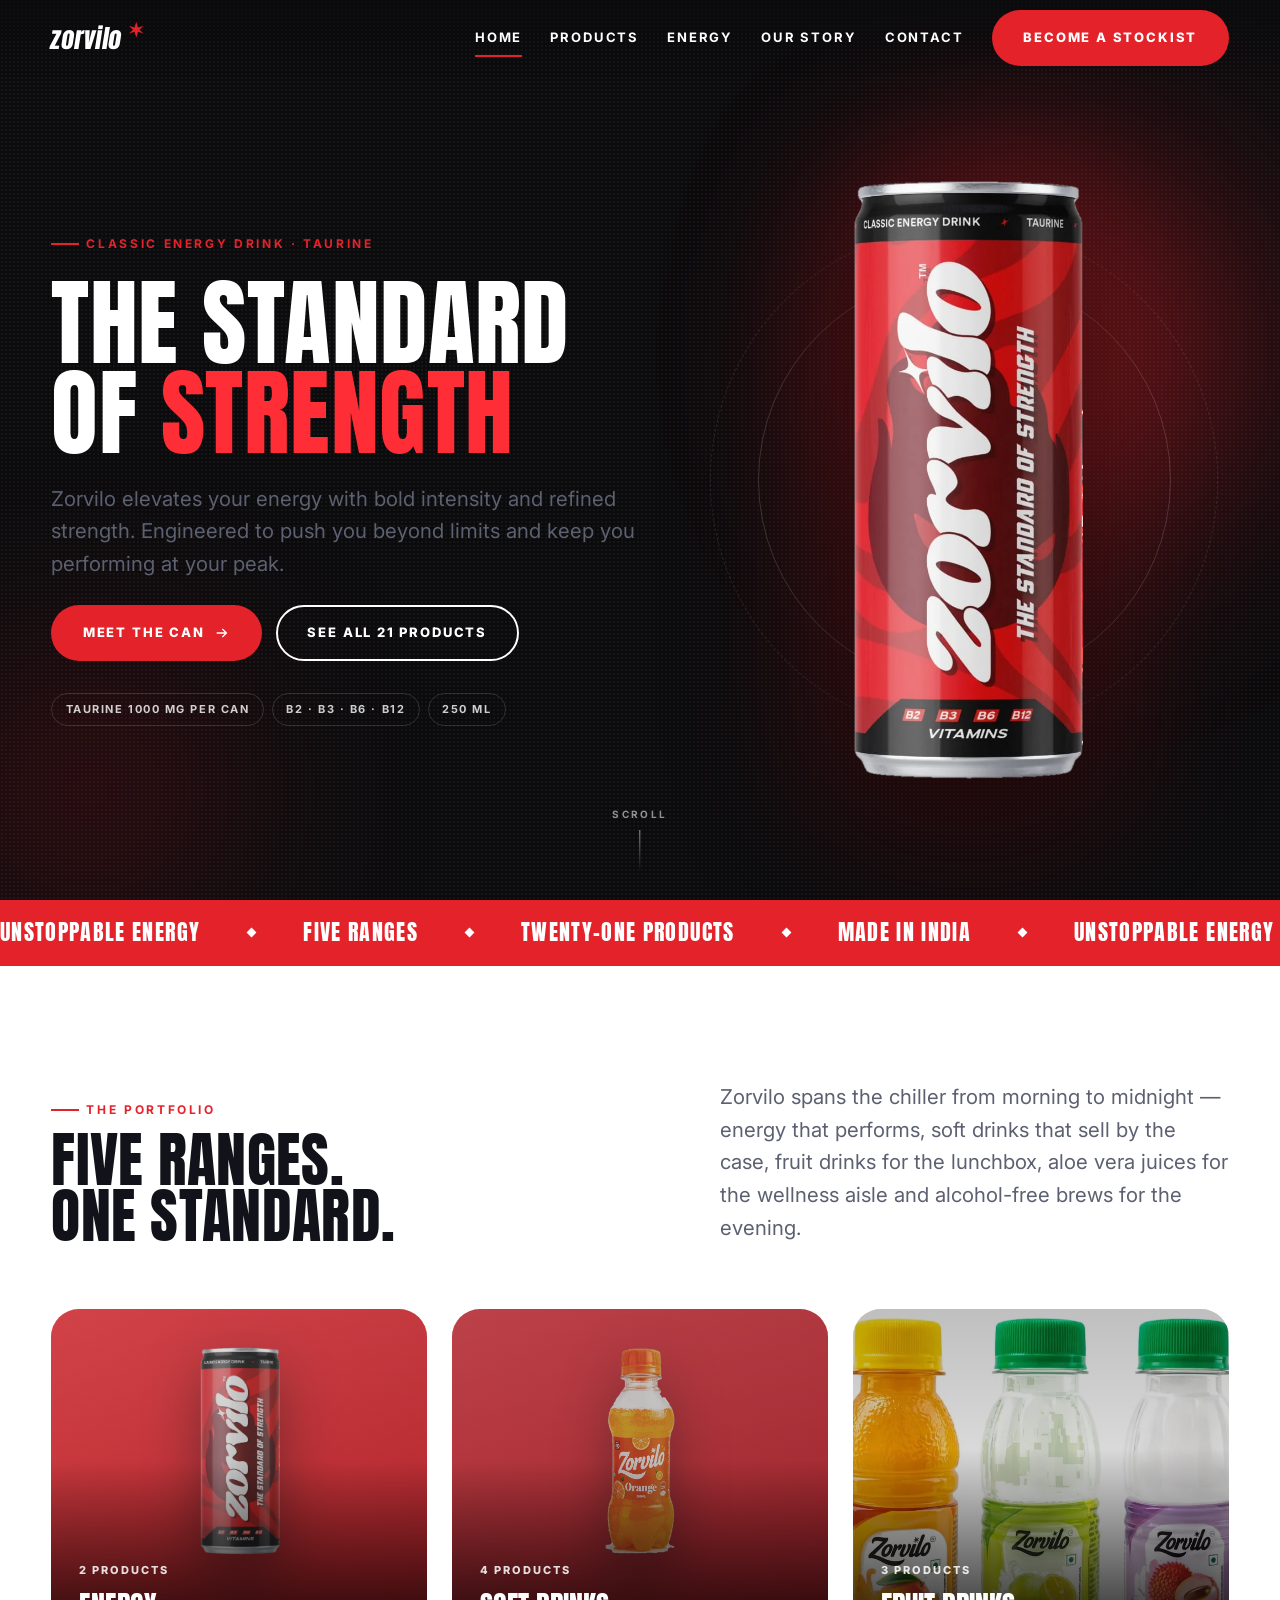
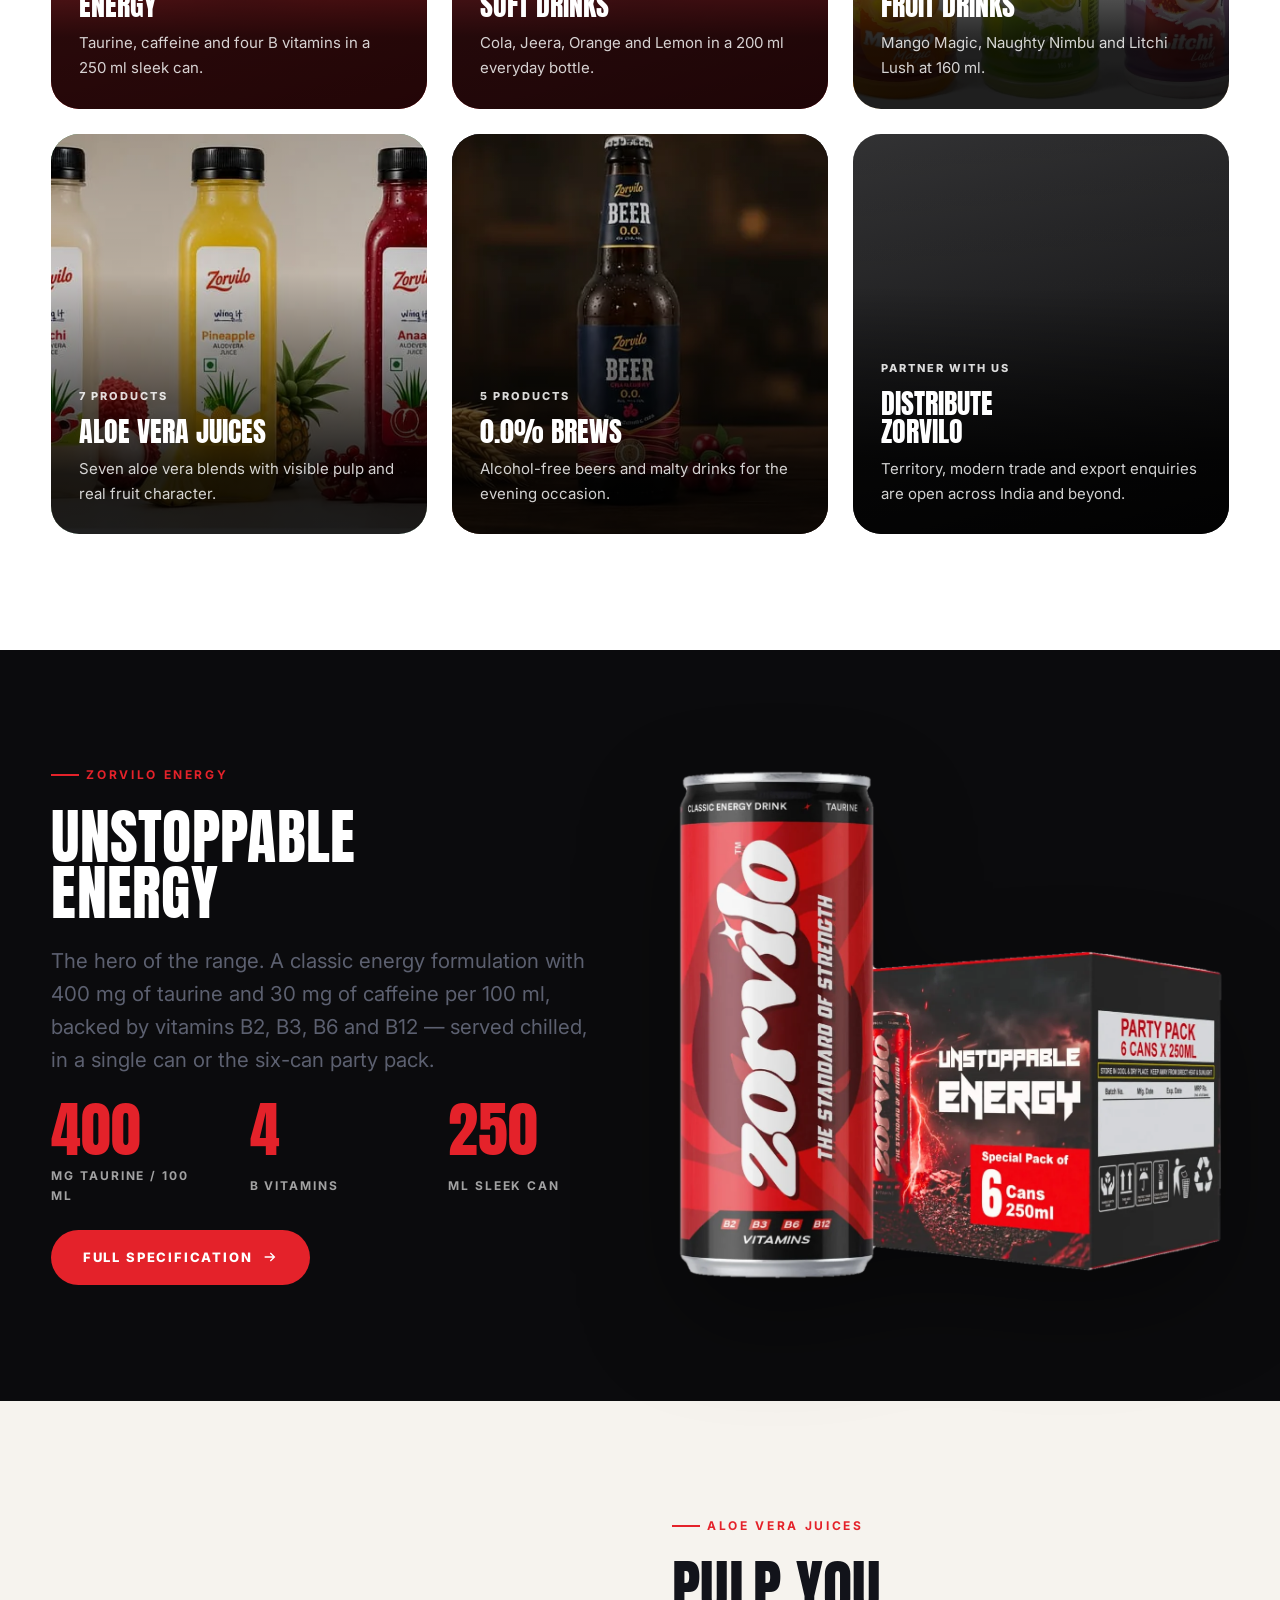
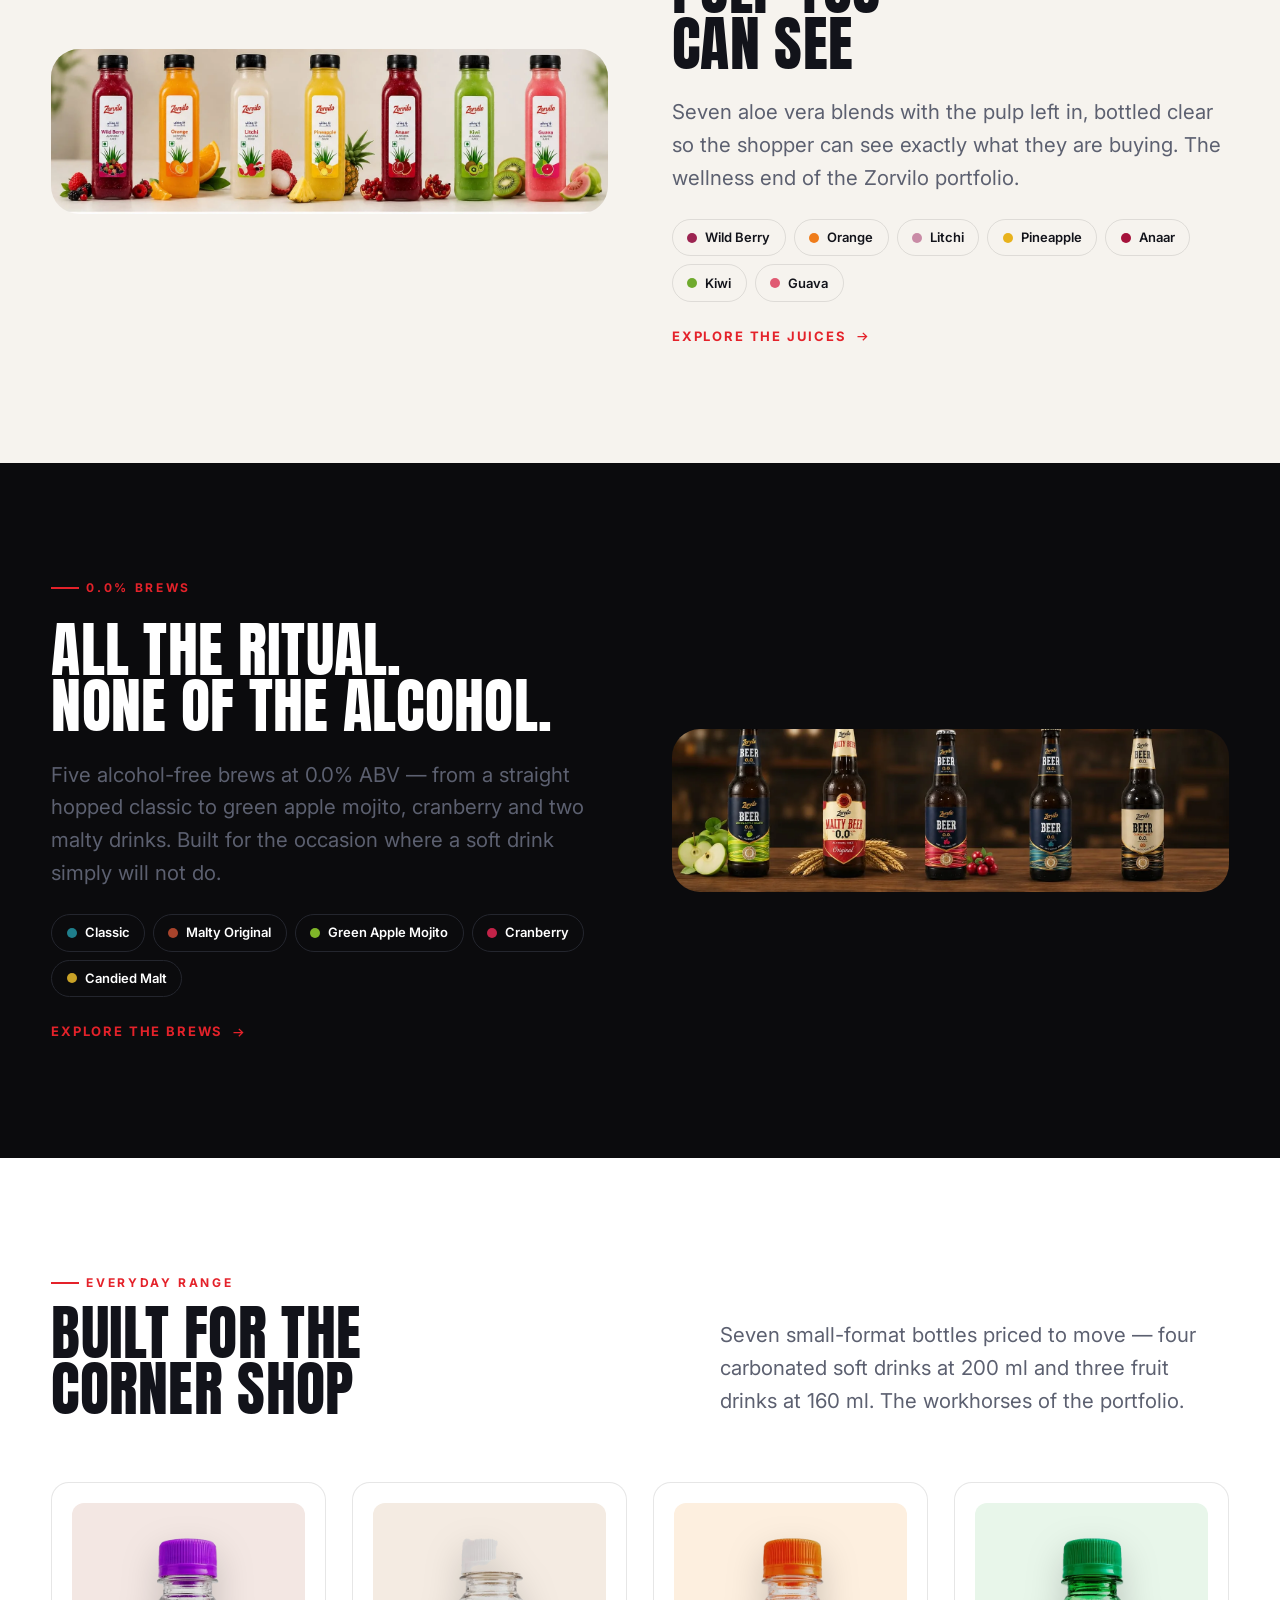
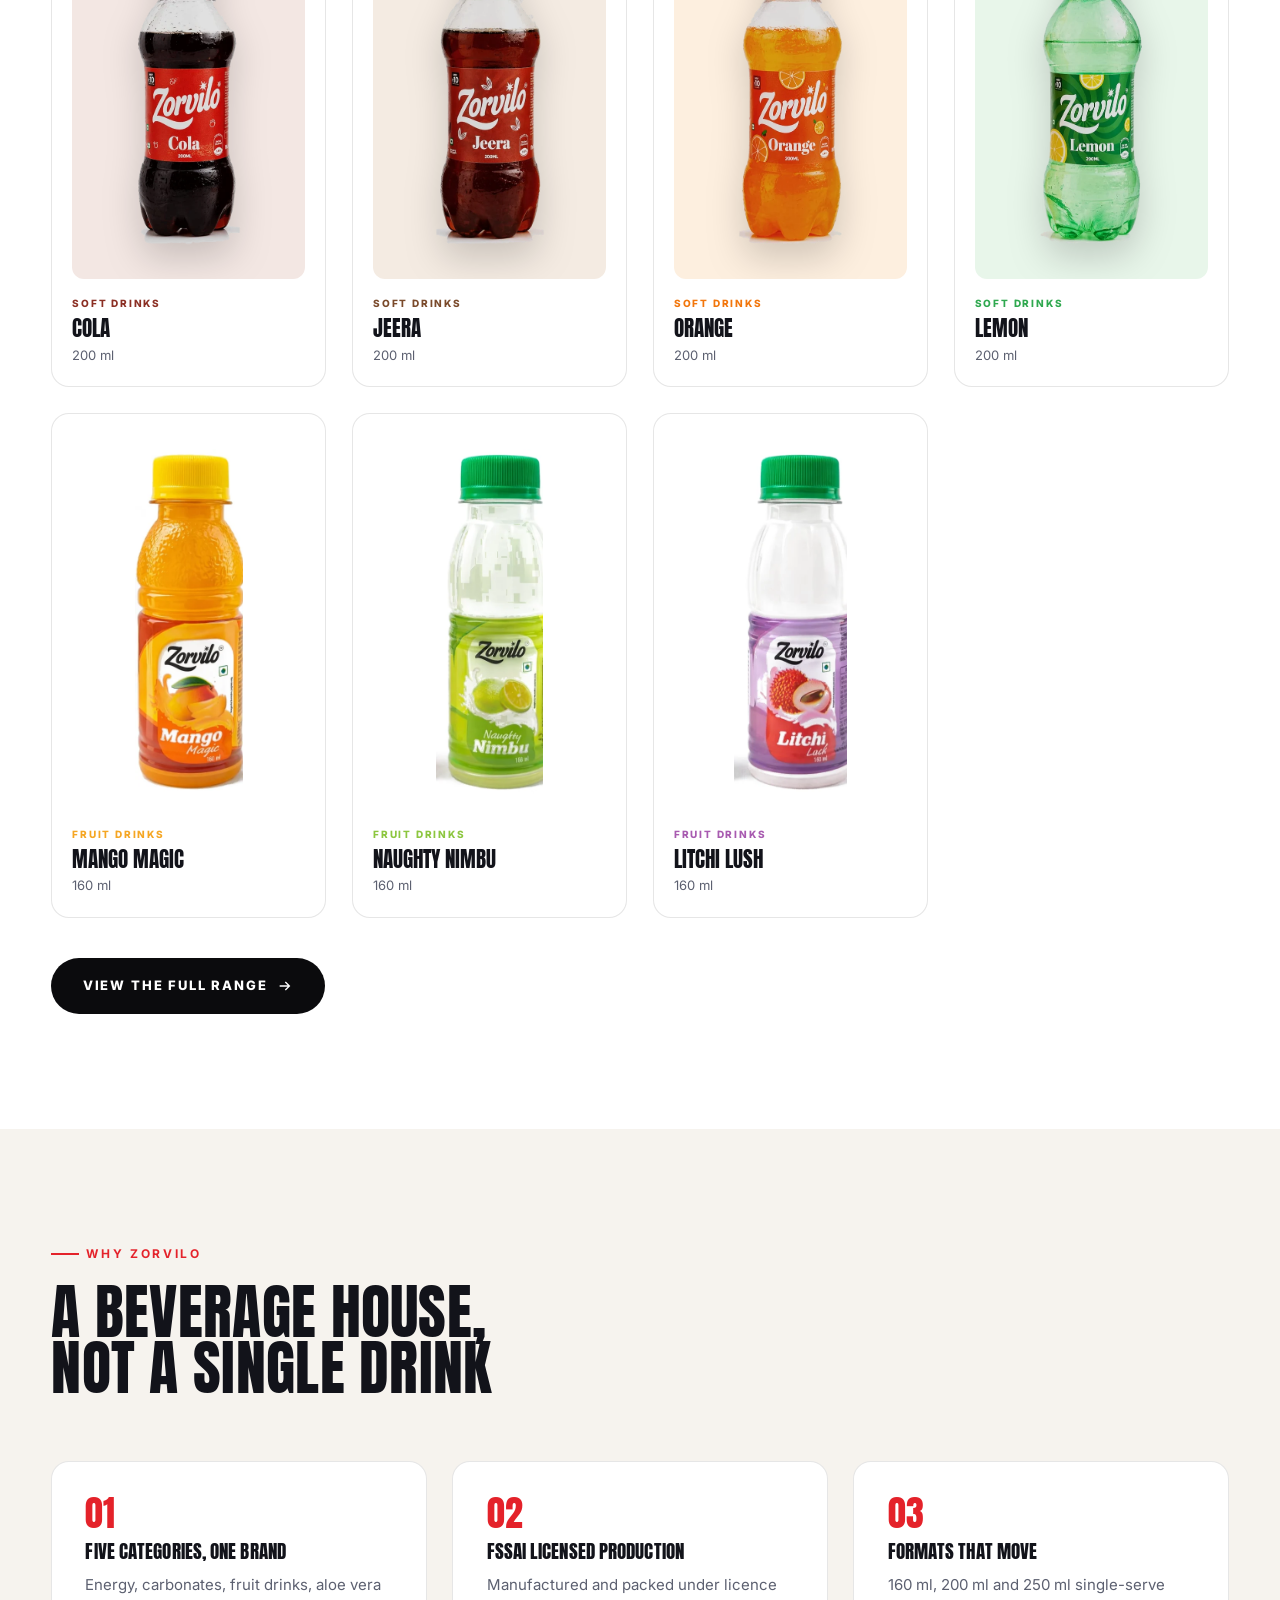
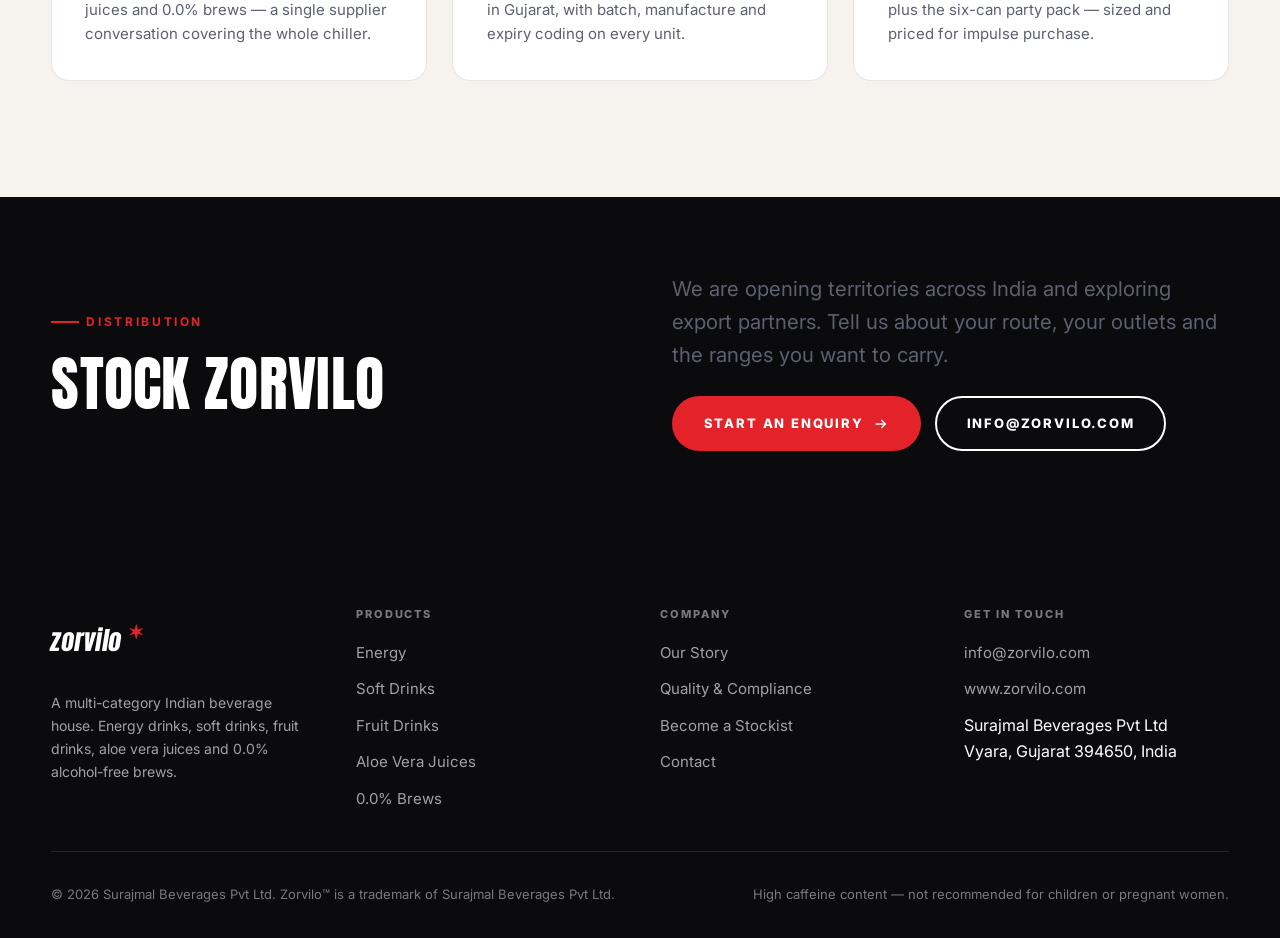
==== website/index.html @ efa69067 "Add Zorvilo brand website Static marketing site for the 21-SKU Zorvilo range, built as plain HTML/CS" ====
<!DOCTYPE html>
<html lang="en">
<head>
<meta charset="utf-8">
<meta name="viewport" content="width=device-width, initial-scale=1">
<title>Zorvilo — The Standard of Strength | Energy, Soft Drinks, Juices &amp; 0.0 Brews</title>
<meta name="description" content="Zorvilo is a multi-category Indian beverage house: classic energy drinks, carbonated soft drinks, fruit drinks, aloe vera juices and 0.0% alcohol-free brews.">
<meta name="theme-color" content="#0b0b0d">
<meta property="og:title" content="Zorvilo — The Standard of Strength">
<meta property="og:description" content="Energy drinks, soft drinks, fruit drinks, aloe vera juices and 0.0% brews from Zorvilo.">
<meta property="og:image" content="assets/img/can-front.webp">
<meta property="og:type" content="website">
<link rel="icon" href="assets/img/favicon.svg" type="image/svg+xml">
<link rel="preconnect" href="https://fonts.googleapis.com">
<link rel="preconnect" href="https://fonts.gstatic.com" crossorigin>
<link href="https://fonts.googleapis.com/css2?family=Anton&family=Inter:wght@400;500;600;700;800&display=swap" rel="stylesheet">
<link rel="stylesheet" href="assets/css/style.css">
</head>
<body>

<header class="header">
  <div class="header__inner">
    <a class="wordmark" href="index.html" aria-label="Zorvilo home">
      zorvilo<svg class="wordmark__star" viewBox="0 0 24 24" aria-hidden="true"><path d="M12 0l2.6 8.8L23 6.4l-6.2 5.6L23 17.6l-8.4-2.4L12 24l-2.6-8.8L1 17.6l6.2-5.6L1 6.4l8.4 2.4z"/></svg>
    </a>
    <nav class="nav" aria-label="Main">
      <a class="nav__link" href="index.html" aria-current="page">Home</a>
      <a class="nav__link" href="products.html">Products</a>
      <a class="nav__link" href="energy.html">Energy</a>
      <a class="nav__link" href="about.html">Our Story</a>
      <a class="nav__link" href="contact.html">Contact</a>
      <a class="btn btn--primary" href="contact.html#enquiry">Become a stockist</a>
    </nav>
    <button class="nav__toggle" type="button" aria-label="Menu" aria-expanded="false" aria-controls="menu">
      <span></span><span></span><span></span>
    </button>
  </div>
</header>

<main id="main">

  <!-- ============================================================ hero -- -->
  <section class="hero">
    <div class="hero__glow hero__glow--a"></div>
    <div class="hero__glow hero__glow--b"></div>
    <div class="shell">
      <div class="hero__grid">
        <div class="stack">
          <span class="eyebrow">Classic energy drink · Taurine</span>
          <h1 class="hero__title">The Standard<br>of <em>Strength</em></h1>
          <p class="lede hero__copy">
            Zorvilo elevates your energy with bold intensity and refined strength.
            Engineered to push you beyond limits and keep you performing at your peak.
          </p>
          <div class="btn-row">
            <a class="btn btn--primary" href="energy.html">
              Meet the can
              <svg class="btn__arrow" viewBox="0 0 24 24" aria-hidden="true"><path d="M13.2 5.4 20 12l-6.8 6.6-1.4-1.4 4.2-4.2H4v-2h12l-4.2-4.2z"/></svg>
            </a>
            <a class="btn btn--ghost" href="products.html">See all 21 products</a>
          </div>
          <div class="hero__meta">
            <span class="chip">Taurine 1000 mg per can</span>
            <span class="chip">B2 · B3 · B6 · B12</span>
            <span class="chip">250 ml</span>
          </div>
        </div>

        <div class="hero__stage">
          <span class="hero__ring hero__ring--outer" aria-hidden="true"></span>
          <span class="hero__ring" aria-hidden="true"></span>
          <img class="hero__can" src="assets/img/can-front.webp" width="439" height="1111"
               alt="Zorvilo classic energy drink 250 ml can" fetchpriority="high">
        </div>
      </div>
    </div>
    <span class="hero__scroll" aria-hidden="true">Scroll<i></i></span>
  </section>

  <div class="marquee" aria-hidden="true">
    <div class="marquee__track">
      <span>Unstoppable Energy</span><span>Five Ranges</span><span>Twenty-One Products</span>
      <span>Made in India</span><span>Unstoppable Energy</span><span>Five Ranges</span>
      <span>Twenty-One Products</span><span>Made in India</span>
    </div>
  </div>

  <!-- ========================================================== ranges -- -->
  <section class="section" id="ranges">
    <div class="shell">
      <div class="section-head section-head--split">
        <div class="stack stack--sm">
          <span class="eyebrow">The portfolio</span>
          <h2>Five ranges.<br>One standard.</h2>
        </div>
        <p class="lede">
          Zorvilo spans the chiller from morning to midnight — energy that performs, soft drinks
          that sell by the case, fruit drinks for the lunchbox, aloe vera juices for the wellness
          aisle and alcohol-free brews for the evening.
        </p>
      </div>

      <div class="grid grid--ranges">
        <a class="range reveal" href="products.html#energy" style="--accent:#e4222a">
          <span class="range__media"><img src="assets/img/can-front.webp" alt="" loading="lazy"></span>
          <span class="range__count">2 products</span>
          <span class="range__title">Energy</span>
          <span class="range__text">Taurine, caffeine and four B vitamins in a 250 ml sleek can.</span>
        </a>

        <a class="range reveal" href="products.html#soft" style="--accent:#c8202a">
          <span class="range__media"><img src="assets/img/soft-orange.webp" alt="" loading="lazy"></span>
          <span class="range__count">4 products</span>
          <span class="range__title">Soft Drinks</span>
          <span class="range__text">Cola, Jeera, Orange and Lemon in a 200 ml everyday bottle.</span>
        </a>

        <a class="range range--photo reveal" href="products.html#fruit" style="--accent:#f2c574">
          <span class="range__media"><img src="assets/img/lineup-fruit.webp" alt="" loading="lazy"></span>
          <span class="range__count">3 products</span>
          <span class="range__title">Fruit Drinks</span>
          <span class="range__text">Mango Magic, Naughty Nimbu and Litchi Lush at 160 ml.</span>
        </a>

        <a class="range range--photo reveal" href="products.html#juice" style="--accent:#3f8f5b">
          <span class="range__media"><img src="assets/img/lineup-juices.webp" alt="" loading="lazy"></span>
          <span class="range__count">7 products</span>
          <span class="range__title">Aloe Vera Juices</span>
          <span class="range__text">Seven aloe vera blends with visible pulp and real fruit character.</span>
        </a>

        <a class="range range--photo reveal" href="products.html#beer" style="--accent:#16233f">
          <span class="range__media"><img src="assets/img/lineup-beers.webp" alt="" loading="lazy"></span>
          <span class="range__count">5 products</span>
          <span class="range__title">0.0% Brews</span>
          <span class="range__text">Alcohol-free beers and malty drinks for the evening occasion.</span>
        </a>

        <a class="range reveal" href="contact.html#enquiry" style="--accent:#0b0b0d">
          <span class="range__count">Partner with us</span>
          <span class="range__title">Distribute<br>Zorvilo</span>
          <span class="range__text">Territory, modern trade and export enquiries are open across India and beyond.</span>
        </a>
      </div>
    </div>
  </section>

  <!-- ========================================================== energy -- -->
  <section class="section section--dark">
    <div class="shell">
      <div class="split split--reverse">
        <div class="split__media split__media--plain reveal">
          <img src="assets/img/party-pack.webp" width="1185" height="1111"
               alt="Zorvilo energy drink can beside the six-can party pack carton" loading="lazy">
        </div>
        <div class="split__body reveal">
          <span class="eyebrow">Zorvilo Energy</span>
          <h2>Unstoppable<br>Energy</h2>
          <p class="lede">
            The hero of the range. A classic energy formulation with 400&nbsp;mg of taurine and
            30&nbsp;mg of caffeine per 100&nbsp;ml, backed by vitamins B2, B3, B6 and B12 — served
            chilled, in a single can or the six-can party pack.
          </p>
          <div class="stats">
            <div class="stat"><span class="stat__value">400</span><span class="stat__label">mg Taurine / 100 ml</span></div>
            <div class="stat"><span class="stat__value">4</span><span class="stat__label">B Vitamins</span></div>
            <div class="stat"><span class="stat__value">250</span><span class="stat__label">ml Sleek Can</span></div>
          </div>
          <div class="btn-row">
            <a class="btn btn--primary" href="energy.html">
              Full specification
              <svg class="btn__arrow" viewBox="0 0 24 24" aria-hidden="true"><path d="M13.2 5.4 20 12l-6.8 6.6-1.4-1.4 4.2-4.2H4v-2h12l-4.2-4.2z"/></svg>
            </a>
          </div>
        </div>
      </div>
    </div>
  </section>

  <!-- ========================================================== juices -- -->
  <section class="section section--sand">
    <div class="shell">
      <div class="split">
        <div class="split__media reveal">
          <img src="assets/img/lineup-juices.webp" width="1536" height="456"
               alt="The seven Zorvilo aloe vera juice flavours lined up with fresh fruit" loading="lazy">
        </div>
        <div class="split__body reveal">
          <span class="eyebrow">Aloe Vera Juices</span>
          <h2>Pulp you<br>can see</h2>
          <p class="lede">
            Seven aloe vera blends with the pulp left in, bottled clear so the shopper can see
            exactly what they are buying. The wellness end of the Zorvilo portfolio.
          </p>
          <div class="flavours">
            <span class="flavour" style="--dot:#9c2451">Wild Berry</span>
            <span class="flavour" style="--dot:#ef7c1a">Orange</span>
            <span class="flavour" style="--dot:#c98ba6">Litchi</span>
            <span class="flavour" style="--dot:#e8b21c">Pineapple</span>
            <span class="flavour" style="--dot:#a5123a">Anaar</span>
            <span class="flavour" style="--dot:#6faa2d">Kiwi</span>
            <span class="flavour" style="--dot:#e05a72">Guava</span>
          </div>
          <a class="textlink" href="products.html#juice">Explore the juices
            <svg viewBox="0 0 24 24" aria-hidden="true"><path d="M13.2 5.4 20 12l-6.8 6.6-1.4-1.4 4.2-4.2H4v-2h12l-4.2-4.2z"/></svg>
          </a>
        </div>
      </div>
    </div>
  </section>

  <!-- =========================================================== brews -- -->
  <section class="section section--dark">
    <div class="shell">
      <div class="split split--reverse">
        <div class="split__media reveal">
          <img src="assets/img/lineup-beers.webp" width="1536" height="449"
               alt="The Zorvilo 0.0 percent alcohol-free beer and malty drink range on a bar top" loading="lazy">
        </div>
        <div class="split__body reveal">
          <span class="eyebrow">0.0% Brews</span>
          <h2>All the ritual.<br>None of the alcohol.</h2>
          <p class="lede">
            Five alcohol-free brews at 0.0% ABV — from a straight hopped classic to green apple
            mojito, cranberry and two malty drinks. Built for the occasion where a soft drink
            simply will not do.
          </p>
          <div class="flavours">
            <span class="flavour" style="--dot:#1f7f8c">Classic</span>
            <span class="flavour" style="--dot:#a8442c">Malty Original</span>
            <span class="flavour" style="--dot:#7fb529">Green Apple Mojito</span>
            <span class="flavour" style="--dot:#c22348">Cranberry</span>
            <span class="flavour" style="--dot:#c9a227">Candied Malt</span>
          </div>
          <a class="textlink" href="products.html#beer">Explore the brews
            <svg viewBox="0 0 24 24" aria-hidden="true"><path d="M13.2 5.4 20 12l-6.8 6.6-1.4-1.4 4.2-4.2H4v-2h12l-4.2-4.2z"/></svg>
          </a>
        </div>
      </div>
    </div>
  </section>

  <!-- ======================================================== everyday -- -->
  <section class="section">
    <div class="shell">
      <div class="section-head section-head--split">
        <div class="stack stack--sm">
          <span class="eyebrow">Everyday range</span>
          <h2>Built for the<br>corner shop</h2>
        </div>
        <p class="lede">
          Seven small-format bottles priced to move — four carbonated soft drinks at 200&nbsp;ml
          and three fruit drinks at 160&nbsp;ml. The workhorses of the portfolio.
        </p>
      </div>
      <div class="grid" data-product-grid="soft,fruit"></div>
      <div class="btn-row" style="margin-top:2.5rem">
        <a class="btn btn--dark" href="products.html">
          View the full range
          <svg class="btn__arrow" viewBox="0 0 24 24" aria-hidden="true"><path d="M13.2 5.4 20 12l-6.8 6.6-1.4-1.4 4.2-4.2H4v-2h12l-4.2-4.2z"/></svg>
        </a>
      </div>
    </div>
  </section>

  <!-- ========================================================== proofs -- -->
  <section class="section section--sand">
    <div class="shell">
      <div class="section-head">
        <span class="eyebrow">Why Zorvilo</span>
        <h2>A beverage house,<br>not a single drink</h2>
      </div>
      <div class="grid grid--3">
        <article class="card reveal">
          <span class="card__num">01</span>
          <h3>Five categories, one brand</h3>
          <p>Energy, carbonates, fruit drinks, aloe vera juices and 0.0% brews — a single supplier
             conversation covering the whole chiller.</p>
        </article>
        <article class="card reveal">
          <span class="card__num">02</span>
          <h3>FSSAI licensed production</h3>
          <p>Manufactured and packed under licence in Gujarat, with batch, manufacture and expiry
             coding on every unit.</p>
        </article>
        <article class="card reveal">
          <span class="card__num">03</span>
          <h3>Formats that move</h3>
          <p>160 ml, 200 ml and 250 ml single-serve plus the six-can party pack — sized and priced
             for impulse purchase.</p>
        </article>
      </div>
    </div>
  </section>

  <!-- ============================================================= cta -- -->
  <section class="section section--dark section--tight">
    <div class="shell">
      <div class="split">
        <div class="split__body">
          <span class="eyebrow">Distribution</span>
          <h2>Stock Zorvilo</h2>
        </div>
        <div class="split__body">
          <p class="lede">
            We are opening territories across India and exploring export partners. Tell us about
            your route, your outlets and the ranges you want to carry.
          </p>
          <div class="btn-row">
            <a class="btn btn--primary" href="contact.html#enquiry">
              Start an enquiry
              <svg class="btn__arrow" viewBox="0 0 24 24" aria-hidden="true"><path d="M13.2 5.4 20 12l-6.8 6.6-1.4-1.4 4.2-4.2H4v-2h12l-4.2-4.2z"/></svg>
            </a>
            <a class="btn btn--ghost" href="mailto:info@zorvilo.com">info@zorvilo.com</a>
          </div>
        </div>
      </div>
    </div>
  </section>

</main>

<footer class="footer">
  <div class="shell">
    <div class="footer__grid">
      <div class="footer__brand">
        <a class="wordmark" href="index.html">zorvilo<svg class="wordmark__star" viewBox="0 0 24 24" aria-hidden="true"><path d="M12 0l2.6 8.8L23 6.4l-6.2 5.6L23 17.6l-8.4-2.4L12 24l-2.6-8.8L1 17.6l6.2-5.6L1 6.4l8.4 2.4z"/></svg></a>
        <p>A multi-category Indian beverage house. Energy drinks, soft drinks, fruit drinks,
           aloe vera juices and 0.0% alcohol-free brews.</p>
      </div>
      <div>
        <h4>Products</h4>
        <ul>
          <li><a href="products.html#energy">Energy</a></li>
          <li><a href="products.html#soft">Soft Drinks</a></li>
          <li><a href="products.html#fruit">Fruit Drinks</a></li>
          <li><a href="products.html#juice">Aloe Vera Juices</a></li>
          <li><a href="products.html#beer">0.0% Brews</a></li>
        </ul>
      </div>
      <div>
        <h4>Company</h4>
        <ul>
          <li><a href="about.html">Our Story</a></li>
          <li><a href="about.html#quality">Quality &amp; Compliance</a></li>
          <li><a href="contact.html#enquiry">Become a Stockist</a></li>
          <li><a href="contact.html">Contact</a></li>
        </ul>
      </div>
      <div>
        <h4>Get in touch</h4>
        <ul>
          <li><a href="mailto:info@zorvilo.com">info@zorvilo.com</a></li>
          <li><a href="https://www.zorvilo.com">www.zorvilo.com</a></li>
          <li>Surajmal Beverages Pvt Ltd<br>Vyara, Gujarat 394650, India</li>
        </ul>
      </div>
    </div>
    <div class="footer__bottom">
      <span>© <span data-year>2026</span> Surajmal Beverages Pvt Ltd. Zorvilo™ is a trademark of Surajmal Beverages Pvt Ltd.</span>
      <span class="footer__legal">
        <span>High caffeine content — not recommended for children or pregnant women.</span>
      </span>
    </div>
  </div>
</footer>

<script src="assets/js/products.js"></script>
<script src="assets/js/main.js"></script>
</body>
</html>
---- website/assets/css/style.css ----
/* ==========================================================================
   Zorvilo — design system
   Sections: tokens / reset / typography / layout / header / buttons / hero
             / marquee / cards / products / split / stats / nutrition / forms
             / footer / modal / motion / responsive
   ========================================================================== */

/* --------------------------------------------------------------- tokens -- */
:root {
  --red: #e4222a;
  --red-bright: #ff2d36;
  --red-deep: #9c1017;
  --ink: #0b0b0d;
  --ink-soft: #16171c;
  --ink-line: #24262e;
  --paper: #ffffff;
  --sand: #f6f3ee;
  --sand-deep: #ece6dd;
  --gold: #c9a227;
  --navy: #16233f;

  --text: #12131a;
  --text-muted: #5c6070;
  --text-invert: #ffffff;
  --text-invert-muted: rgba(255, 255, 255, 0.62);

  --line: rgba(11, 11, 13, 0.1);
  --line-invert: rgba(255, 255, 255, 0.14);

  --font-display: "Anton", "Arial Narrow", "Haettenschweiler", sans-serif;
  --font-body: "Inter", "Segoe UI", system-ui, -apple-system, sans-serif;

  --shell: 1280px;
  --gutter: clamp(1.25rem, 4vw, 3.5rem);
  --radius: 18px;
  --radius-lg: 28px;

  --shadow-sm: 0 2px 10px rgba(11, 11, 13, 0.06);
  --shadow-md: 0 18px 40px -18px rgba(11, 11, 13, 0.28);
  --shadow-lg: 0 40px 80px -32px rgba(11, 11, 13, 0.45);

  --ease: cubic-bezier(0.22, 0.61, 0.36, 1);
  --header-h: 76px;
}

/* ---------------------------------------------------------------- reset -- */
*,
*::before,
*::after { box-sizing: border-box; }

* { margin: 0; }

html {
  -webkit-text-size-adjust: 100%;
  scroll-behavior: smooth;
  scroll-padding-top: calc(var(--header-h) + 16px);
}

body {
  font-family: var(--font-body);
  font-size: 1rem;
  line-height: 1.65;
  color: var(--text);
  background: var(--paper);
  -webkit-font-smoothing: antialiased;
  overflow-x: hidden;
}

body.is-locked { overflow: hidden; }

img,
svg,
video { display: block; max-width: 100%; }

img { height: auto; }

a { color: inherit; text-decoration: none; }

button,
input,
select,
textarea { font: inherit; color: inherit; }

button { background: none; border: 0; cursor: pointer; }

ul, ol { list-style: none; padding: 0; }

:focus-visible {
  outline: 3px solid var(--red);
  outline-offset: 3px;
  border-radius: 4px;
}

/* ----------------------------------------------------------- typography -- */
.display,
h1, h2, h3 {
  font-family: var(--font-display);
  font-weight: 400;
  line-height: 0.94;
  letter-spacing: 0.005em;
  text-transform: uppercase;
}

h1 { font-size: clamp(2.75rem, 8vw, 6rem); }
h2 { font-size: clamp(2rem, 5vw, 3.75rem); }
h3 { font-size: clamp(1.25rem, 2.4vw, 1.75rem); }

.eyebrow {
  display: inline-flex;
  align-items: center;
  gap: 0.6em;
  font-size: 0.75rem;
  font-weight: 700;
  letter-spacing: 0.22em;
  text-transform: uppercase;
  color: var(--red);
}

.eyebrow::before {
  content: "";
  width: 28px;
  height: 2px;
  background: currentColor;
}

.lede {
  font-size: clamp(1.0625rem, 1.6vw, 1.3125rem);
  line-height: 1.6;
  color: var(--text-muted);
}

.muted { color: var(--text-muted); }

.on-dark { color: var(--text-invert); }
.on-dark .lede,
.on-dark .muted { color: var(--text-invert-muted); }
.on-dark .eyebrow { color: var(--red-bright); }

/* --------------------------------------------------------------- layout -- */
.shell {
  width: min(100% - var(--gutter) * 2, var(--shell));
  margin-inline: auto;
}

.section { padding-block: clamp(4rem, 9vw, 8rem); }
.section--tight { padding-block: clamp(3rem, 6vw, 5rem); }
.section--dark { background: var(--ink); color: var(--text-invert); }
.section--sand { background: var(--sand); }

.section-head {
  display: grid;
  gap: 1.25rem;
  max-width: 62ch;
  margin-bottom: clamp(2.5rem, 5vw, 4rem);
}

.section-head--split {
  max-width: none;
  grid-template-columns: minmax(0, 1fr);
  align-items: end;
}

@media (min-width: 900px) {
  .section-head--split { grid-template-columns: minmax(0, 1.1fr) minmax(0, 0.9fr); gap: 3rem; }
}

.stack { display: grid; gap: 1.5rem; }
.stack--sm { gap: 0.75rem; }

/* --------------------------------------------------------------- header -- */
.header {
  position: fixed;
  inset: 0 0 auto;
  z-index: 100;
  height: var(--header-h);
  display: flex;
  align-items: center;
  color: #fff;
  transition: background 0.35s var(--ease), box-shadow 0.35s var(--ease), color 0.35s var(--ease);
}

.header::after {
  content: "";
  position: absolute;
  inset: 0;
  z-index: -1;
  background: linear-gradient(180deg, rgba(11, 11, 13, 0.75), rgba(11, 11, 13, 0));
  transition: opacity 0.35s var(--ease);
}

.header.is-stuck {
  background: rgba(255, 255, 255, 0.92);
  backdrop-filter: saturate(180%) blur(14px);
  color: var(--text);
  box-shadow: 0 1px 0 var(--line), var(--shadow-sm);
}

.header.is-stuck::after { opacity: 0; }

.header__inner {
  width: min(100% - var(--gutter) * 2, var(--shell));
  margin-inline: auto;
  display: flex;
  align-items: center;
  gap: 2rem;
}

.wordmark {
  display: inline-flex;
  align-items: center;
  gap: 0.3rem;
  font-family: var(--font-display);
  font-size: 1.6rem;
  letter-spacing: 0.01em;
  text-transform: lowercase;
  transform: skewX(-9deg);
  white-space: nowrap;
}

.wordmark span { color: var(--red); }
.header.is-stuck .wordmark span { color: var(--red); }

.wordmark__star {
  width: 0.62em;
  height: 0.62em;
  transform: translateY(-0.32em) skewX(9deg);
  fill: var(--red);
}

.nav {
  margin-left: auto;
  display: flex;
  align-items: center;
  gap: clamp(1rem, 2.2vw, 2.25rem);
}

.nav__link {
  position: relative;
  font-size: 0.8125rem;
  font-weight: 700;
  letter-spacing: 0.14em;
  text-transform: uppercase;
  padding-block: 0.5rem;
}

.nav__link::after {
  content: "";
  position: absolute;
  left: 0;
  bottom: 0;
  width: 100%;
  height: 2px;
  background: var(--red);
  transform: scaleX(0);
  transform-origin: left;
  transition: transform 0.3s var(--ease);
}

.nav__link:hover::after,
.nav__link[aria-current="page"]::after { transform: scaleX(1); }

.nav__toggle {
  display: none;
  width: 44px;
  height: 44px;
  margin-left: auto;
  position: relative;
}

.nav__toggle span {
  position: absolute;
  left: 11px;
  width: 22px;
  height: 2px;
  background: currentColor;
  transition: transform 0.3s var(--ease), opacity 0.2s var(--ease);
}

.nav__toggle span:nth-child(1) { top: 16px; }
.nav__toggle span:nth-child(2) { top: 22px; }
.nav__toggle span:nth-child(3) { top: 28px; }

.nav__toggle[aria-expanded="true"] span:nth-child(1) { transform: translateY(6px) rotate(45deg); }
.nav__toggle[aria-expanded="true"] span:nth-child(2) { opacity: 0; }
.nav__toggle[aria-expanded="true"] span:nth-child(3) { transform: translateY(-6px) rotate(-45deg); }

/* -------------------------------------------------------------- buttons -- */
.btn {
  display: inline-flex;
  align-items: center;
  justify-content: center;
  gap: 0.6rem;
  padding: 0.95rem 1.85rem;
  border-radius: 999px;
  font-size: 0.8125rem;
  font-weight: 800;
  letter-spacing: 0.14em;
  text-transform: uppercase;
  border: 2px solid transparent;
  transition: transform 0.25s var(--ease), background 0.25s var(--ease),
              color 0.25s var(--ease), border-color 0.25s var(--ease);
}

.btn:hover { transform: translateY(-2px); }
.btn:active { transform: translateY(0); }

.btn--primary { background: var(--red); color: #fff; }
.btn--primary:hover { background: var(--red-bright); }

.btn--ghost { border-color: currentColor; color: inherit; }
.btn--ghost:hover { background: currentColor; }
.btn--ghost:hover { color: var(--ink); }
.on-dark .btn--ghost:hover,
.section--dark .btn--ghost:hover { color: var(--ink); background: #fff; border-color: #fff; }

.btn--dark { background: var(--ink); color: #fff; }
.btn--dark:hover { background: var(--ink-soft); }

.btn__arrow { width: 16px; height: 16px; fill: currentColor; transition: transform 0.25s var(--ease); }
.btn:hover .btn__arrow { transform: translateX(4px); }

.textlink {
  display: inline-flex;
  align-items: center;
  gap: 0.5rem;
  font-weight: 700;
  font-size: 0.8125rem;
  letter-spacing: 0.14em;
  text-transform: uppercase;
  color: var(--red);
}

.textlink svg { width: 15px; height: 15px; fill: currentColor; transition: transform 0.25s var(--ease); }
.textlink:hover svg { transform: translateX(4px); }

.btn-row { display: flex; flex-wrap: wrap; gap: 0.875rem; }

/* ----------------------------------------------------------------- hero -- */
.hero {
  position: relative;
  min-height: min(100svh, 900px);
  display: flex;
  align-items: center;
  padding-top: calc(var(--header-h) + 3rem);
  padding-bottom: 4rem;
  background: var(--ink);
  color: #fff;
  overflow: hidden;
  isolation: isolate;
}

.hero__glow {
  position: absolute;
  z-index: -2;
  border-radius: 50%;
  filter: blur(90px);
  opacity: 0.55;
  pointer-events: none;
}

.hero__glow--a {
  width: 46vw;
  aspect-ratio: 1;
  right: -6vw;
  top: 6%;
  background: radial-gradient(circle, var(--red) 0%, rgba(228, 34, 42, 0) 68%);
  animation: pulse 7s var(--ease) infinite alternate;
}

.hero__glow--b {
  width: 34vw;
  aspect-ratio: 1;
  left: -10vw;
  bottom: -12%;
  background: radial-gradient(circle, #6b0f14 0%, rgba(107, 15, 20, 0) 70%);
}

.hero::after {
  content: "";
  position: absolute;
  inset: 0;
  z-index: -1;
  background-image: radial-gradient(rgba(255, 255, 255, 0.045) 1px, transparent 1px);
  background-size: 4px 4px;
  pointer-events: none;
}

.hero__grid {
  display: grid;
  gap: clamp(2.5rem, 5vw, 4rem);
  align-items: center;
}

@media (min-width: 900px) {
  .hero__grid { grid-template-columns: minmax(0, 1.05fr) minmax(0, 0.95fr); }
}

.hero__title { text-wrap: balance; }
.hero__title em { font-style: normal; color: var(--red-bright); }

.hero__copy { max-width: 46ch; }

.hero__meta {
  display: flex;
  flex-wrap: wrap;
  gap: 0.5rem;
  margin-top: 0.5rem;
}

.chip {
  display: inline-flex;
  align-items: center;
  gap: 0.4rem;
  padding: 0.4rem 0.85rem;
  border: 1px solid var(--line-invert);
  border-radius: 999px;
  font-size: 0.6875rem;
  font-weight: 700;
  letter-spacing: 0.14em;
  text-transform: uppercase;
  color: rgba(255, 255, 255, 0.8);
}

.chip--light { border-color: var(--line); color: var(--text-muted); }

.hero__stage {
  position: relative;
  display: grid;
  place-items: center;
  min-height: 380px;
}

.hero__ring {
  position: absolute;
  width: min(78%, 420px);
  aspect-ratio: 1;
  border: 1px solid rgba(255, 255, 255, 0.16);
  border-radius: 50%;
}

.hero__ring--outer {
  width: min(96%, 520px);
  border-style: dashed;
  border-color: rgba(255, 255, 255, 0.1);
  animation: spin 46s linear infinite;
}

.hero__can {
  position: relative;
  width: auto;
  height: clamp(340px, 48vw, 620px);
  filter: drop-shadow(0 40px 60px rgba(0, 0, 0, 0.6))
          drop-shadow(0 0 70px rgba(228, 34, 42, 0.35));
  animation: float 6s ease-in-out infinite;
}

.hero__scroll {
  position: absolute;
  left: 50%;
  bottom: 1.75rem;
  transform: translateX(-50%);
  display: grid;
  justify-items: center;
  gap: 0.5rem;
  font-size: 0.625rem;
  font-weight: 700;
  letter-spacing: 0.24em;
  text-transform: uppercase;
  color: rgba(255, 255, 255, 0.55);
}

.hero__scroll i {
  width: 1px;
  height: 42px;
  background: linear-gradient(180deg, rgba(255, 255, 255, 0.6), transparent);
}

/* page hero (inner pages) */
.pagehead {
  position: relative;
  padding-top: calc(var(--header-h) + clamp(3rem, 7vw, 6rem));
  padding-bottom: clamp(3rem, 7vw, 5.5rem);
  background: var(--ink);
  color: #fff;
  overflow: hidden;
  isolation: isolate;
}

.pagehead::before {
  content: "";
  position: absolute;
  z-index: -1;
  width: 48vw;
  aspect-ratio: 1;
  right: -10vw;
  top: -30%;
  border-radius: 50%;
  background: radial-gradient(circle, rgba(228, 34, 42, 0.55) 0%, rgba(228, 34, 42, 0) 68%);
  filter: blur(70px);
}

.pagehead__inner { display: grid; gap: 1.25rem; max-width: 60ch; }

.breadcrumb {
  display: flex;
  gap: 0.5rem;
  font-size: 0.6875rem;
  font-weight: 700;
  letter-spacing: 0.16em;
  text-transform: uppercase;
  color: rgba(255, 255, 255, 0.5);
}

.breadcrumb a:hover { color: #fff; }

/* -------------------------------------------------------------- marquee -- */
.marquee {
  background: var(--red);
  color: #fff;
  padding-block: 0.9rem;
  overflow: hidden;
  white-space: nowrap;
}

.marquee__track {
  display: inline-flex;
  gap: 3rem;
  padding-right: 3rem;
  animation: slide 32s linear infinite;
}

.marquee__track span {
  font-family: var(--font-display);
  font-size: clamp(1rem, 1.8vw, 1.4rem);
  letter-spacing: 0.06em;
  text-transform: uppercase;
  display: inline-flex;
  align-items: center;
  gap: 3rem;
}

.marquee__track span::after {
  content: "";
  width: 7px;
  height: 7px;
  background: #fff;
  transform: rotate(45deg);
}

/* ---------------------------------------------------------------- cards -- */
.grid {
  display: grid;
  gap: clamp(1rem, 2vw, 1.75rem);
  grid-template-columns: repeat(auto-fill, minmax(min(100%, 250px), 1fr));
}

.grid--2 { grid-template-columns: repeat(auto-fit, minmax(min(100%, 320px), 1fr)); }
.grid--3 { grid-template-columns: repeat(auto-fit, minmax(min(100%, 280px), 1fr)); }
/* Six range cards land as two clean rows of three on a desktop shell. */
.grid--ranges { grid-template-columns: repeat(auto-fit, minmax(min(100%, 340px), 1fr)); }

/* range card — one per product family */
.range {
  position: relative;
  display: grid;
  align-content: end;
  gap: 0.75rem;
  min-height: 400px;
  padding: 1.75rem;
  border-radius: var(--radius-lg);
  overflow: hidden;
  isolation: isolate;
  color: #fff;
  background: var(--accent, var(--ink));
  transition: transform 0.4s var(--ease), box-shadow 0.4s var(--ease);
}

/* The scrim sits between the product shot and the copy so the text stays
   readable over bright packaging. */
.range::before {
  content: "";
  position: absolute;
  inset: 0;
  z-index: -1;
  background:
    linear-gradient(180deg, rgba(0, 0, 0, 0.1) 0%, rgba(0, 0, 0, 0.05) 38%, rgba(0, 0, 0, 0.78) 82%),
    linear-gradient(165deg, rgba(255, 255, 255, 0.18), rgba(0, 0, 0, 0.3));
}

.range:hover { transform: translateY(-6px); box-shadow: var(--shadow-lg); }

/* The shot is positioned rather than sized in flow: a percentage max-height
   will not resolve against an auto grid row, which lets the image overrun the
   card. Insets give the image box a definite size, and object-fit does the
   scaling. Same pattern is used for the product tiles below. */
.range__media {
  position: absolute;
  inset: 9% 10% 38%;
  z-index: -2;
}

.range__media img {
  position: absolute;
  inset: 0;
  width: 100%;
  height: 100%;
  object-fit: contain;
  filter: drop-shadow(0 22px 28px rgba(0, 0, 0, 0.45));
  transition: transform 0.5s var(--ease);
}

.range:hover .range__media img { transform: translateY(-8px) scale(1.04); }

/* Ranges without a transparent cut-out use their line-up photograph full
   bleed instead, with a heavier scrim so the copy still reads. */
.range--photo .range__media { inset: 0; }
.range--photo .range__media img { object-fit: cover; filter: none; }
.range--photo::before {
  background: linear-gradient(180deg, rgba(0, 0, 0, 0.25) 0%, rgba(0, 0, 0, 0.15) 35%, rgba(0, 0, 0, 0.88) 85%);
}
.range--photo:hover .range__media img { transform: scale(1.05); }

.range__count {
  font-size: 0.6875rem;
  font-weight: 800;
  letter-spacing: 0.18em;
  text-transform: uppercase;
  opacity: 0.85;
}

.range__title { font-family: var(--font-display); font-size: 1.75rem; text-transform: uppercase; line-height: 1; }
.range__text { font-size: 0.9375rem; color: rgba(255, 255, 255, 0.82); }

/* generic content card */
.card {
  display: grid;
  gap: 0.75rem;
  padding: clamp(1.5rem, 2.6vw, 2.25rem);
  background: var(--paper);
  border: 1px solid var(--line);
  border-radius: var(--radius);
  transition: transform 0.3s var(--ease), box-shadow 0.3s var(--ease);
}

.card:hover { transform: translateY(-4px); box-shadow: var(--shadow-md); }

.section--dark .card {
  background: var(--ink-soft);
  border-color: var(--ink-line);
}

.card__num {
  font-family: var(--font-display);
  font-size: 2.25rem;
  color: var(--red);
  line-height: 1;
}

.card__icon {
  width: 46px;
  height: 46px;
  display: grid;
  place-items: center;
  border-radius: 12px;
  background: rgba(228, 34, 42, 0.1);
  color: var(--red);
}

.card__icon svg { width: 22px; height: 22px; fill: currentColor; }

.card h3 { font-size: 1.1875rem; }
.card p { font-size: 0.9375rem; color: var(--text-muted); }
.section--dark .card p { color: var(--text-invert-muted); }

/* ------------------------------------------------------------- products -- */
.filters {
  display: flex;
  flex-wrap: wrap;
  gap: 0.5rem;
  margin-bottom: clamp(1.75rem, 3vw, 2.75rem);
}

.filter {
  padding: 0.6rem 1.15rem;
  border: 1px solid var(--line);
  border-radius: 999px;
  font-size: 0.75rem;
  font-weight: 700;
  letter-spacing: 0.12em;
  text-transform: uppercase;
  color: var(--text-muted);
  transition: all 0.25s var(--ease);
}

.filter:hover { border-color: var(--ink); color: var(--ink); }

.filter[aria-pressed="true"] {
  background: var(--ink);
  border-color: var(--ink);
  color: #fff;
}

.filter__count { opacity: 0.55; margin-left: 0.4rem; }

.product {
  position: relative;
  display: grid;
  grid-template-rows: auto 1fr;
  gap: 1rem;
  padding: 1.25rem;
  background: var(--paper);
  border: 1px solid var(--line);
  border-radius: var(--radius);
  text-align: left;
  width: 100%;
  transition: transform 0.35s var(--ease), box-shadow 0.35s var(--ease), border-color 0.35s var(--ease);
}

.product:hover {
  transform: translateY(-6px);
  box-shadow: var(--shadow-md);
  border-color: transparent;
}

.product__media {
  position: relative;
  aspect-ratio: 62 / 100;
  border-radius: 12px;
  overflow: hidden;
  background: var(--tint, var(--sand));
}

/* An absolutely positioned replaced element falls back to its intrinsic size
   when width/height are auto, so both are always stated explicitly here and
   object-fit does the scaling inside that box. */
.product__media img {
  position: absolute;
  transition: transform 0.45s var(--ease);
}

.product:hover .product__media img { transform: scale(1.06); }

/* Photographic crops are cut to the tile aspect, so they fill it edge to edge.
   Cut-outs float inside with room to breathe; the whitened fruit plates sit on
   a white tile, so they need neither a drop shadow nor a tint. */
.product--photo .product__media img {
  inset: 0;
  width: 100%;
  height: 100%;
  object-fit: cover;
}

.product--cutout .product__media img {
  inset: 8% 14%;
  width: 72%;
  height: 84%;
  object-fit: contain;
  filter: drop-shadow(0 14px 18px rgba(0, 0, 0, 0.18));
}

.product--plate .product__media { background: #fff; }
.product--plate .product__media img {
  inset: 4%;
  width: 92%;
  height: 92%;
  object-fit: contain;
}

.product__body { display: grid; gap: 0.35rem; align-content: start; }

.product__range {
  font-size: 0.625rem;
  font-weight: 800;
  letter-spacing: 0.18em;
  text-transform: uppercase;
  color: var(--accent, var(--red));
}

.product__name {
  font-family: var(--font-display);
  font-size: 1.3125rem;
  text-transform: uppercase;
  line-height: 1.05;
}

.product__size { font-size: 0.8125rem; color: var(--text-muted); }

.product__badge {
  position: absolute;
  top: 1.6rem;
  right: 1.6rem;
  z-index: 2;
  padding: 0.3rem 0.6rem;
  border-radius: 999px;
  background: var(--ink);
  color: #fff;
  font-size: 0.5625rem;
  font-weight: 800;
  letter-spacing: 0.14em;
  text-transform: uppercase;
}

.product[hidden] { display: none; }

.empty {
  padding: 4rem 1rem;
  text-align: center;
  color: var(--text-muted);
}

/* ---------------------------------------------------------------- split -- */
.split {
  display: grid;
  gap: clamp(2rem, 5vw, 4.5rem);
  align-items: center;
}

@media (min-width: 900px) {
  .split { grid-template-columns: repeat(2, minmax(0, 1fr)); }
  .split--reverse .split__media { order: 2; }
}

.split--top { align-items: start; }

.split__media {
  position: relative;
  border-radius: var(--radius-lg);
  overflow: hidden;
}

.split__media img { width: 100%; object-fit: cover; }

.split__media--plain { border-radius: 0; overflow: visible; display: grid; place-items: center; }
.split__media--plain img { width: auto; max-height: 520px; filter: drop-shadow(0 40px 50px rgba(0, 0, 0, 0.35)); }

.split__body { display: grid; gap: 1.5rem; }

/* flavour pills used beside a range */
.flavours { display: flex; flex-wrap: wrap; gap: 0.5rem; }

.flavour {
  display: inline-flex;
  align-items: center;
  gap: 0.5rem;
  padding: 0.45rem 0.9rem;
  border: 1px solid var(--line);
  border-radius: 999px;
  font-size: 0.8125rem;
  font-weight: 600;
}

.section--dark .flavour { border-color: var(--ink-line); }

.flavour::before {
  content: "";
  width: 10px;
  height: 10px;
  border-radius: 50%;
  background: var(--dot, var(--red));
}

/* ---------------------------------------------------------------- stats -- */
.stats {
  display: grid;
  gap: clamp(1.5rem, 3vw, 2.5rem);
  grid-template-columns: repeat(auto-fit, minmax(min(100%, 150px), 1fr));
}

.stat { display: grid; gap: 0.35rem; }

.stat__value {
  font-family: var(--font-display);
  font-size: clamp(2.5rem, 5vw, 3.75rem);
  line-height: 1;
  color: var(--red);
}

.stat__label {
  font-size: 0.75rem;
  font-weight: 700;
  letter-spacing: 0.16em;
  text-transform: uppercase;
  color: var(--text-muted);
}

.on-dark .stat__label,
.section--dark .stat__label { color: var(--text-invert-muted); }

/* ------------------------------------------------------------ nutrition -- */
.table-wrap {
  border: 1px solid var(--line);
  border-radius: var(--radius);
  overflow: hidden;
}

.section--dark .table-wrap { border-color: var(--ink-line); }

table { width: 100%; border-collapse: collapse; font-size: 0.9375rem; }

caption {
  padding: 1rem 1.25rem;
  text-align: left;
  font-size: 0.75rem;
  font-weight: 800;
  letter-spacing: 0.16em;
  text-transform: uppercase;
  background: var(--sand);
}

.section--dark caption { background: var(--ink-soft); }

th, td { padding: 0.8rem 1.25rem; text-align: left; border-top: 1px solid var(--line); }
.section--dark th,
.section--dark td { border-color: var(--ink-line); }

thead th {
  font-size: 0.6875rem;
  font-weight: 800;
  letter-spacing: 0.14em;
  text-transform: uppercase;
  color: var(--text-muted);
}

.section--dark thead th { color: var(--text-invert-muted); }

tbody th { font-weight: 600; }
td.num { text-align: right; font-variant-numeric: tabular-nums; }

.advisory {
  display: grid;
  gap: 0.5rem;
  padding: 1.25rem 1.5rem;
  border-left: 4px solid var(--red);
  background: rgba(228, 34, 42, 0.06);
  border-radius: 0 12px 12px 0;
  font-size: 0.875rem;
}

.section--dark .advisory { background: rgba(228, 34, 42, 0.12); }

.advisory strong { font-weight: 800; }

/* ---------------------------------------------------------------- forms -- */
.form { display: grid; gap: 1.25rem; }

.field { display: grid; gap: 0.45rem; }

.field label {
  font-size: 0.6875rem;
  font-weight: 800;
  letter-spacing: 0.14em;
  text-transform: uppercase;
  color: var(--text-muted);
}

.field input,
.field select,
.field textarea {
  padding: 0.85rem 1rem;
  border: 1px solid var(--line);
  border-radius: 12px;
  background: var(--paper);
  transition: border-color 0.2s var(--ease), box-shadow 0.2s var(--ease);
}

.field textarea { min-height: 140px; resize: vertical; }

.field input:focus,
.field select:focus,
.field textarea:focus {
  outline: none;
  border-color: var(--red);
  box-shadow: 0 0 0 4px rgba(228, 34, 42, 0.12);
}

.field-row { display: grid; gap: 1.25rem; }

@media (min-width: 640px) {
  .field-row { grid-template-columns: repeat(2, minmax(0, 1fr)); }
}

.form__note { font-size: 0.8125rem; color: var(--text-muted); }

.contact-panel {
  display: grid;
  gap: 2rem;
  padding: clamp(1.75rem, 3vw, 2.5rem);
  border-radius: var(--radius-lg);
  background: var(--sand);
}

.info-list { display: grid; gap: 1.5rem; }
.info-list dt {
  font-size: 0.6875rem;
  font-weight: 800;
  letter-spacing: 0.16em;
  text-transform: uppercase;
  color: var(--text-muted);
  margin-bottom: 0.3rem;
}
.info-list dd { margin: 0; font-size: 0.9375rem; line-height: 1.6; }
.info-list a:hover { color: var(--red); }

/* --------------------------------------------------------------- footer -- */
.footer {
  background: var(--ink);
  color: var(--text-invert);
  padding-block: clamp(3rem, 6vw, 5rem) 2rem;
}

.footer__grid {
  display: grid;
  gap: 2.5rem;
  grid-template-columns: repeat(auto-fit, minmax(min(100%, 200px), 1fr));
  padding-bottom: 2.5rem;
  border-bottom: 1px solid var(--ink-line);
}

.footer__brand { display: grid; gap: 1rem; max-width: 34ch; }
.footer__brand p { font-size: 0.875rem; color: var(--text-invert-muted); }

.footer h4 {
  font-size: 0.6875rem;
  font-weight: 800;
  letter-spacing: 0.18em;
  text-transform: uppercase;
  color: rgba(255, 255, 255, 0.45);
  margin-bottom: 1rem;
}

.footer li + li { margin-top: 0.6rem; }
.footer li a { font-size: 0.9375rem; color: var(--text-invert-muted); transition: color 0.2s var(--ease); }
.footer li a:hover { color: #fff; }

.footer__bottom {
  display: flex;
  flex-wrap: wrap;
  gap: 1rem;
  justify-content: space-between;
  align-items: center;
  padding-top: 2rem;
  font-size: 0.8125rem;
  color: rgba(255, 255, 255, 0.45);
}

.footer__legal { display: flex; flex-wrap: wrap; gap: 1.25rem; }

/* ---------------------------------------------------------------- modal -- */
.modal {
  position: fixed;
  inset: 0;
  z-index: 200;
  display: grid;
  place-items: center;
  padding: var(--gutter);
  background: rgba(11, 11, 13, 0.72);
  backdrop-filter: blur(6px);
  opacity: 0;
  visibility: hidden;
  transition: opacity 0.3s var(--ease), visibility 0.3s var(--ease);
}

.modal.is-open { opacity: 1; visibility: visible; }

.modal__panel {
  position: relative;
  width: min(100%, 860px);
  max-height: min(88svh, 720px);
  overflow-y: auto;
  background: var(--paper);
  border-radius: var(--radius-lg);
  transform: translateY(18px) scale(0.98);
  transition: transform 0.35s var(--ease);
}

.modal.is-open .modal__panel { transform: none; }

.modal__grid { display: grid; }

@media (min-width: 720px) {
  .modal__grid { grid-template-columns: minmax(0, 0.85fr) minmax(0, 1.15fr); }
}

.modal__media {
  display: grid;
  place-items: center;
  min-height: 260px;
  padding: 2rem;
  background: var(--tint, var(--sand));
}

.modal__media img { max-height: 340px; width: auto; filter: drop-shadow(0 20px 26px rgba(0, 0, 0, 0.22)); }
.modal__media--photo { padding: 0; }
.modal__media--photo img { max-height: none; height: 100%; width: 100%; min-height: 320px; object-fit: cover; filter: none; }
.modal__media--plate { background: #fff; padding: 1rem; }
.modal__media--plate img { filter: none; }

.modal__body { display: grid; gap: 1rem; align-content: start; padding: clamp(1.75rem, 3vw, 2.5rem); }
.modal__body h3 { font-size: clamp(1.75rem, 3vw, 2.25rem); }
.modal__body p { font-size: 0.9375rem; color: var(--text-muted); }

.modal__specs { display: grid; gap: 0.75rem; margin-top: 0.25rem; }
.modal__spec { display: flex; justify-content: space-between; gap: 1rem; padding-bottom: 0.6rem; border-bottom: 1px solid var(--line); font-size: 0.875rem; }
.modal__spec dt { font-weight: 700; letter-spacing: 0.08em; text-transform: uppercase; font-size: 0.6875rem; color: var(--text-muted); }
.modal__spec dd { margin: 0; text-align: right; }

.modal__close {
  position: absolute;
  top: 0.9rem;
  right: 0.9rem;
  z-index: 3;
  width: 40px;
  height: 40px;
  display: grid;
  place-items: center;
  border-radius: 50%;
  background: rgba(255, 255, 255, 0.9);
  box-shadow: var(--shadow-sm);
  transition: transform 0.25s var(--ease);
}

.modal__close:hover { transform: rotate(90deg); }
.modal__close svg { width: 16px; height: 16px; fill: var(--ink); }

/* --------------------------------------------------------------- motion -- */
.reveal {
  opacity: 0;
  transform: translateY(24px);
  transition: opacity 0.7s var(--ease), transform 0.7s var(--ease);
}

.reveal.is-visible { opacity: 1; transform: none; }

@keyframes float {
  0%, 100% { transform: translateY(0); }
  50% { transform: translateY(-16px); }
}

@keyframes pulse {
  from { opacity: 0.4; transform: scale(0.94); }
  to { opacity: 0.7; transform: scale(1.06); }
}

@keyframes spin {
  to { transform: rotate(360deg); }
}

@keyframes slide {
  to { transform: translateX(-50%); }
}

@media (prefers-reduced-motion: reduce) {
  html { scroll-behavior: auto; }
  *,
  *::before,
  *::after {
    animation-duration: 0.001ms !important;
    animation-iteration-count: 1 !important;
    transition-duration: 0.001ms !important;
  }
  .reveal { opacity: 1; transform: none; }
}

/* ----------------------------------------------------------- responsive -- */
@media (max-width: 860px) {
  .nav__toggle { display: block; }

  .nav {
    position: fixed;
    inset: var(--header-h) 0 auto;
    flex-direction: column;
    align-items: stretch;
    gap: 0;
    padding: 1rem var(--gutter) 2rem;
    background: #fff;
    color: var(--text);
    box-shadow: var(--shadow-md);
    transform: translateY(-8px);
    opacity: 0;
    visibility: hidden;
    transition: opacity 0.28s var(--ease), transform 0.28s var(--ease), visibility 0.28s var(--ease);
  }

  .nav.is-open { opacity: 1; visibility: visible; transform: none; }

  .nav__link { padding-block: 0.9rem; border-bottom: 1px solid var(--line); font-size: 0.9375rem; }
  .nav__link::after { display: none; }
  .nav .btn { margin-top: 1.25rem; }
}

@media (max-width: 640px) {
  .modal__spec { display: grid; gap: 0.2rem; }
  .modal__spec dd { text-align: left; }

  .hero { min-height: auto; }
  .hero__stage { min-height: 300px; }
  .range { min-height: 340px; }
  .footer__bottom { flex-direction: column; align-items: flex-start; }
}
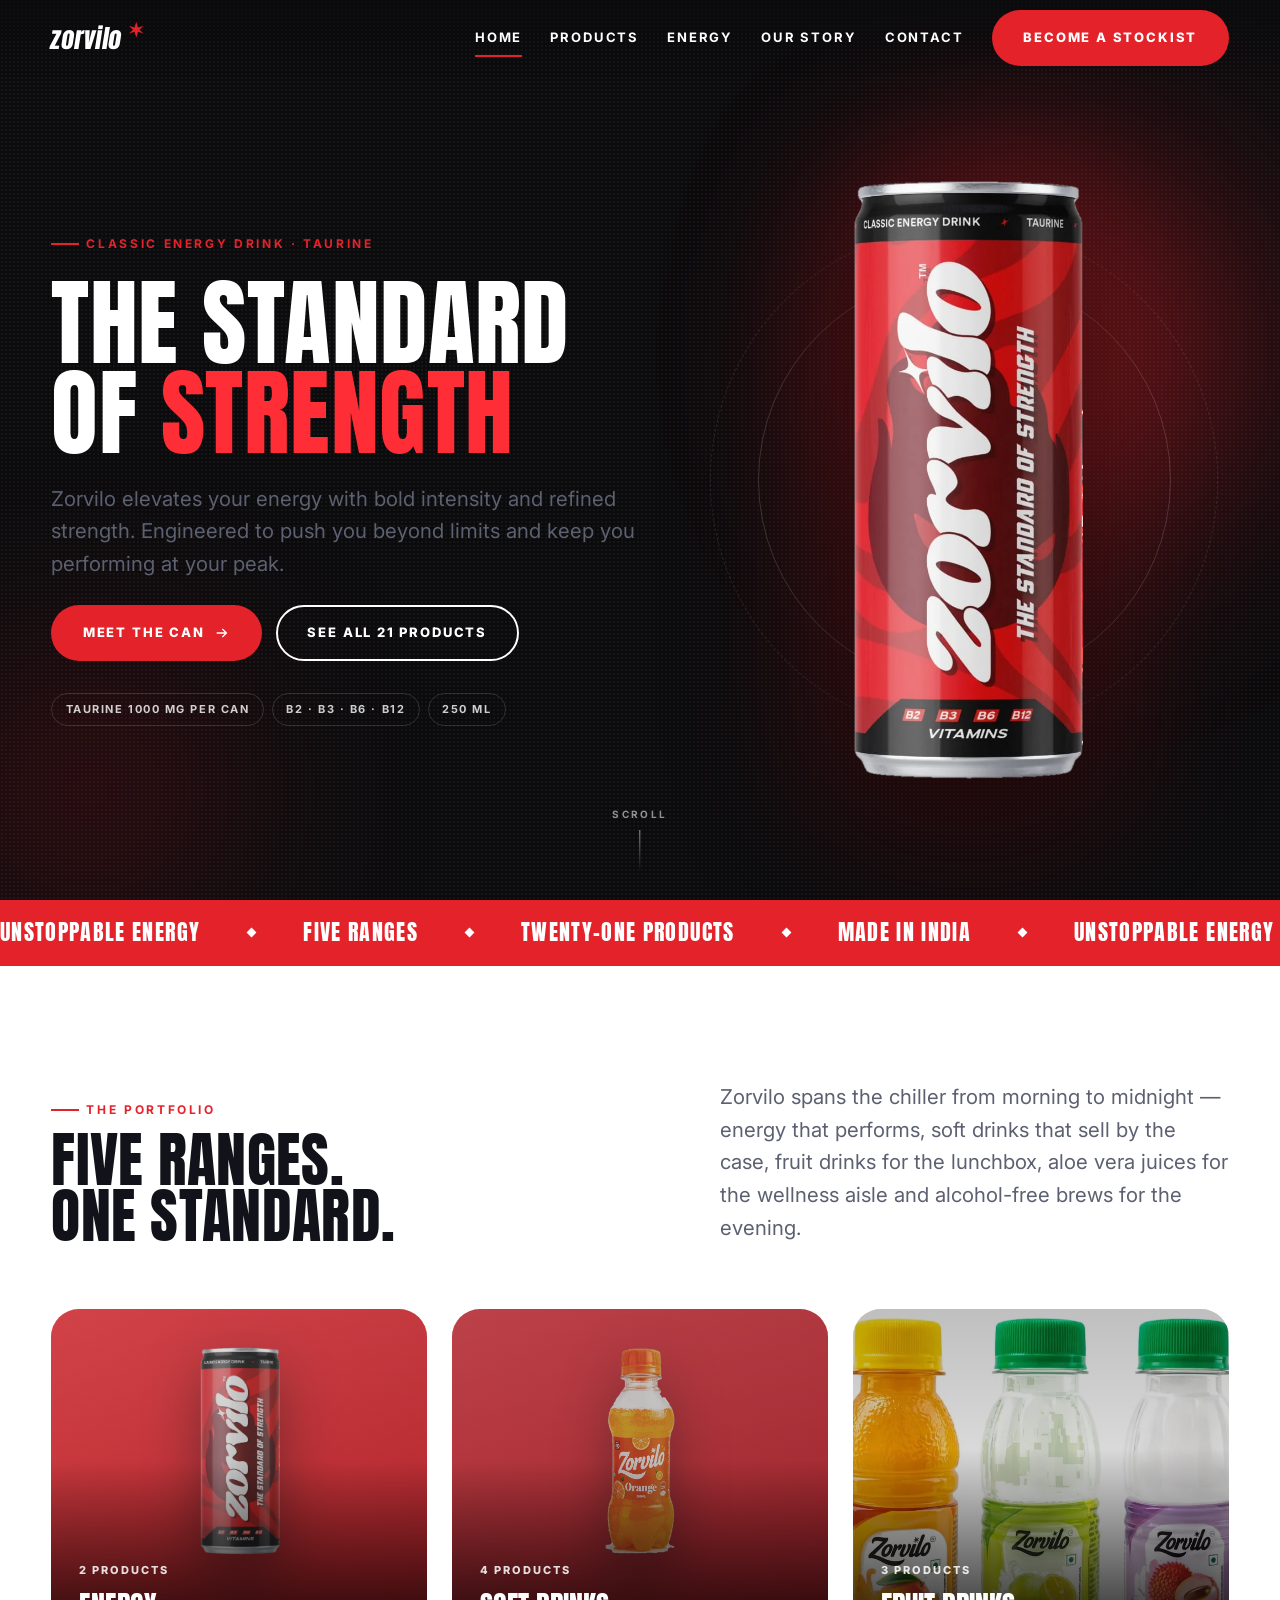
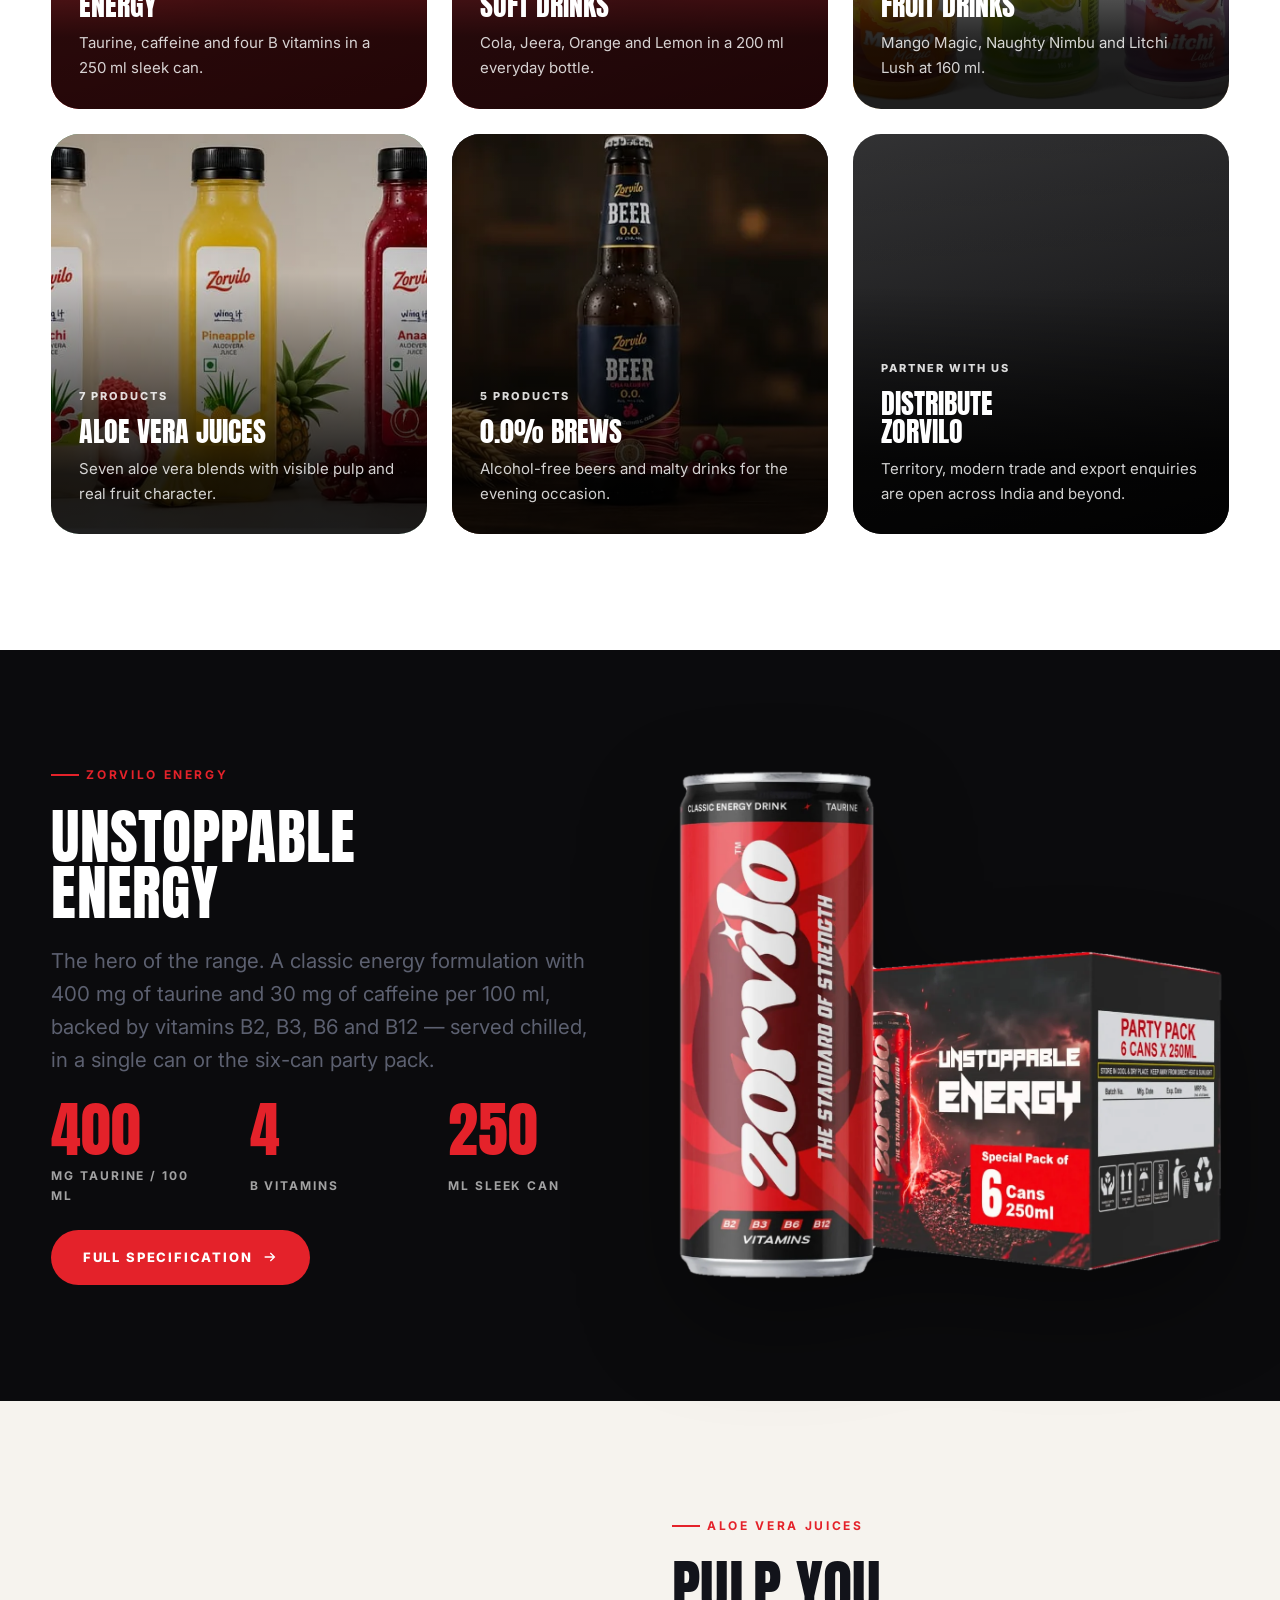
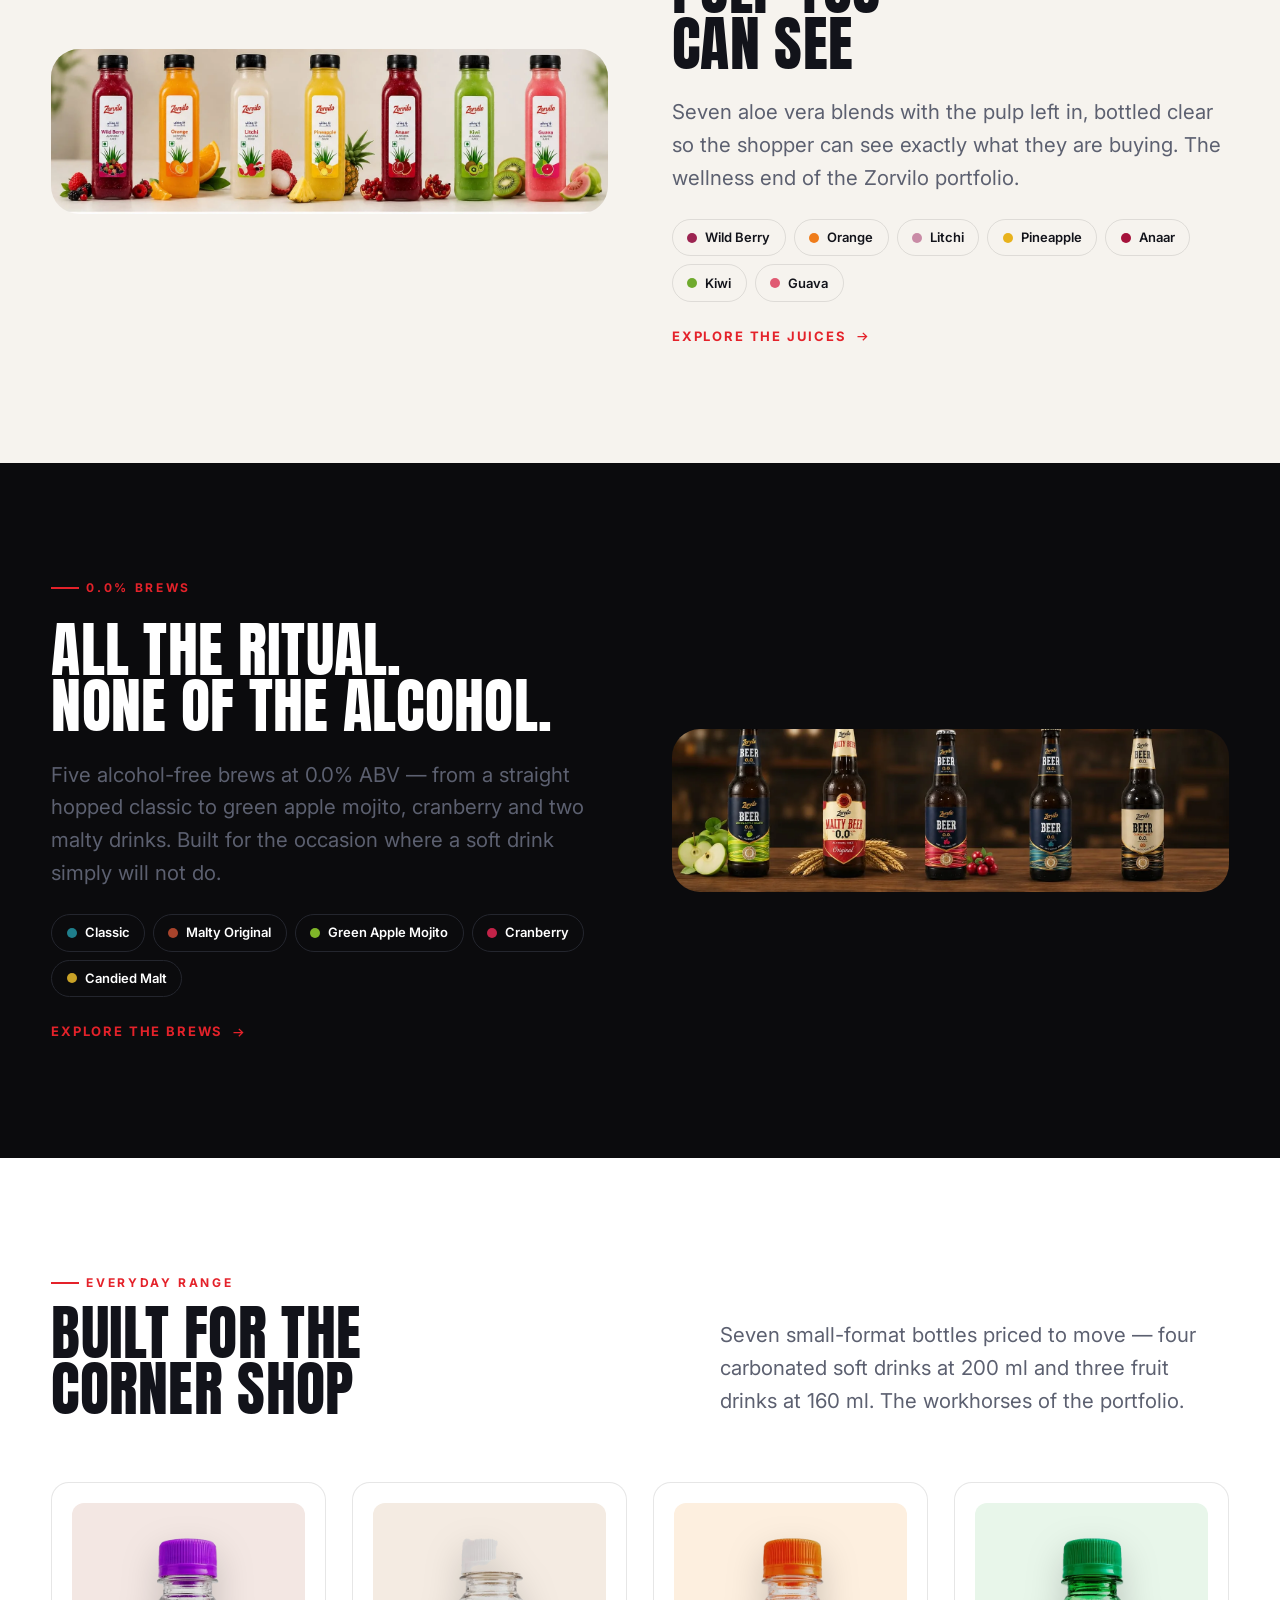
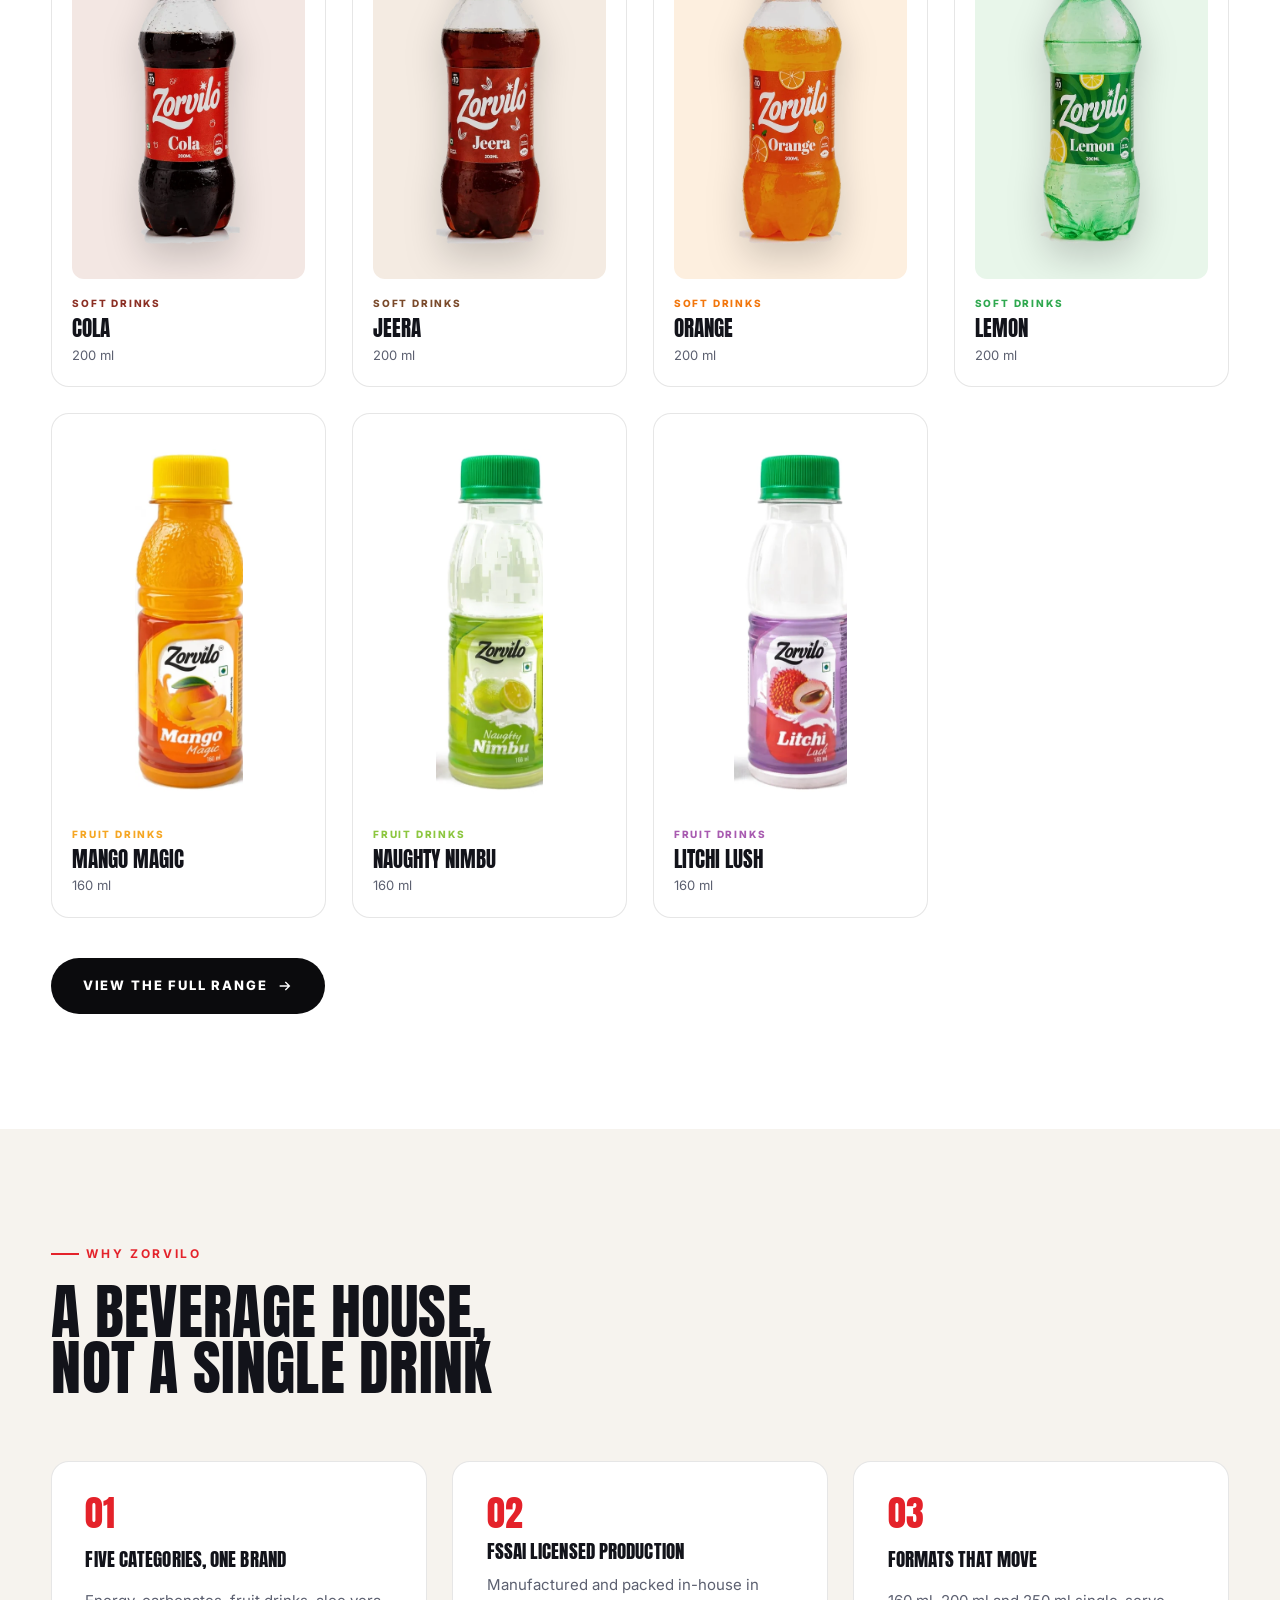
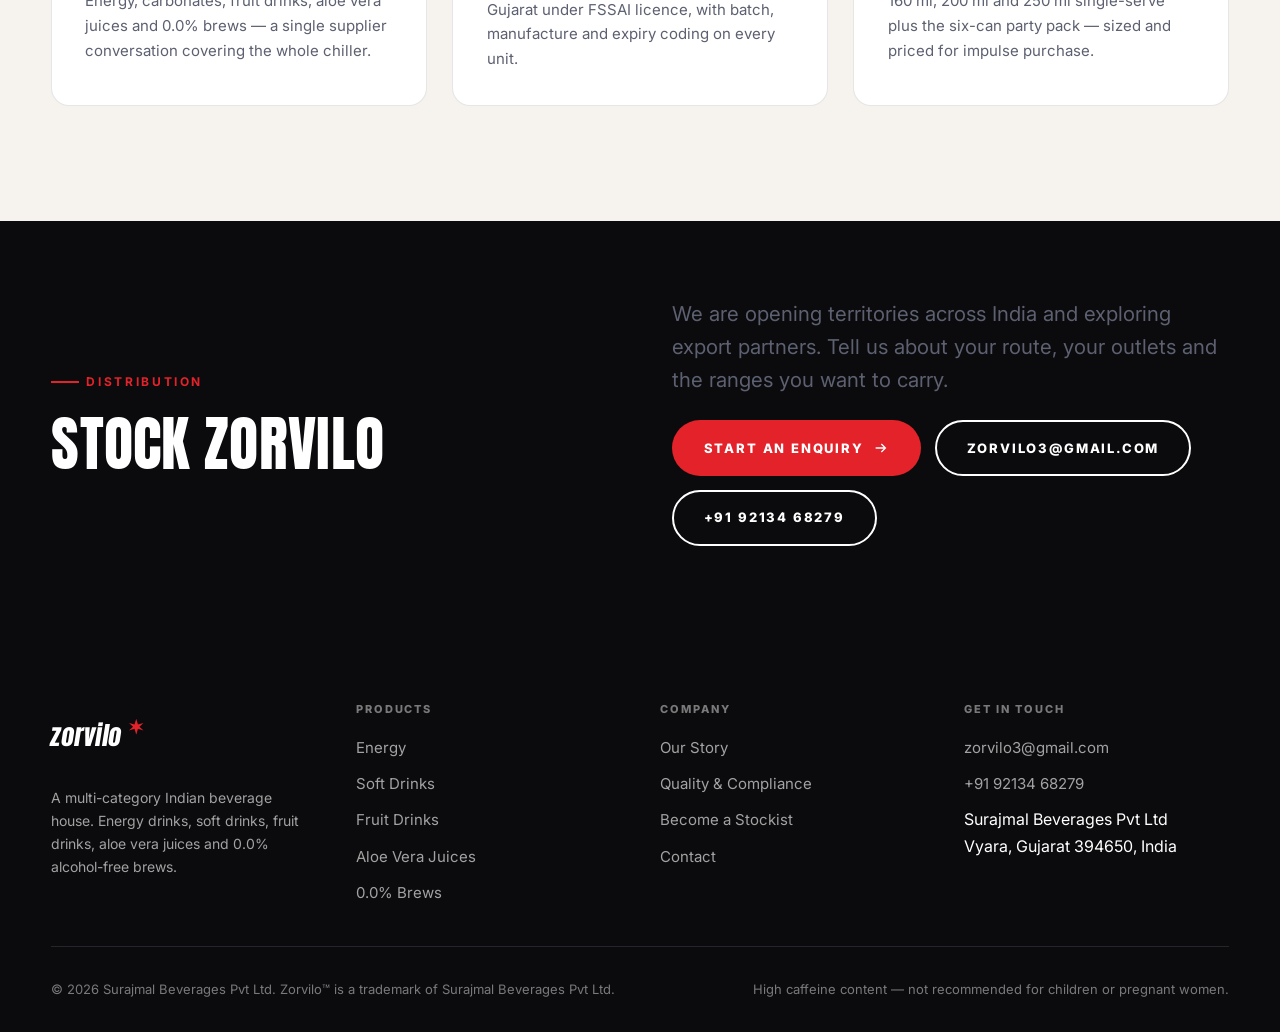
==== commit ead723d9: "Update contact details and add Cloudflare Pages config Zorvilo now publishes zorvilo3@gmail.com and " ====
--- a/website/index.html
+++ b/website/index.html
@@ -1,4 +1,4 @@
-<!DOCTYPE html>
+﻿<!DOCTYPE html>
 <html lang="en">
 <head>
 <meta charset="utf-8">
@@ -280,8 +280,8 @@
         <article class="card reveal">
           <span class="card__num">02</span>
           <h3>FSSAI licensed production</h3>
-          <p>Manufactured and packed under licence in Gujarat, with batch, manufacture and expiry
-             coding on every unit.</p>
+          <p>Manufactured and packed in-house in Gujarat under FSSAI licence, with batch,
+             manufacture and expiry coding on every unit.</p>
         </article>
         <article class="card reveal">
           <span class="card__num">03</span>
@@ -311,7 +311,8 @@
               Start an enquiry
               <svg class="btn__arrow" viewBox="0 0 24 24" aria-hidden="true"><path d="M13.2 5.4 20 12l-6.8 6.6-1.4-1.4 4.2-4.2H4v-2h12l-4.2-4.2z"/></svg>
             </a>
-            <a class="btn btn--ghost" href="mailto:info@zorvilo.com">info@zorvilo.com</a>
+            <a class="btn btn--ghost" href="mailto:zorvilo3@gmail.com">zorvilo3@gmail.com</a>
+            <a class="btn btn--ghost" href="tel:+919213468279">+91 92134 68279</a>
           </div>
         </div>
       </div>
@@ -350,8 +351,8 @@
       <div>
         <h4>Get in touch</h4>
         <ul>
-          <li><a href="mailto:info@zorvilo.com">info@zorvilo.com</a></li>
-          <li><a href="https://www.zorvilo.com">www.zorvilo.com</a></li>
+          <li><a href="mailto:zorvilo3@gmail.com">zorvilo3@gmail.com</a></li>
+          <li><a href="tel:+919213468279">+91 92134 68279</a></li>
           <li>Surajmal Beverages Pvt Ltd<br>Vyara, Gujarat 394650, India</li>
         </ul>
       </div>
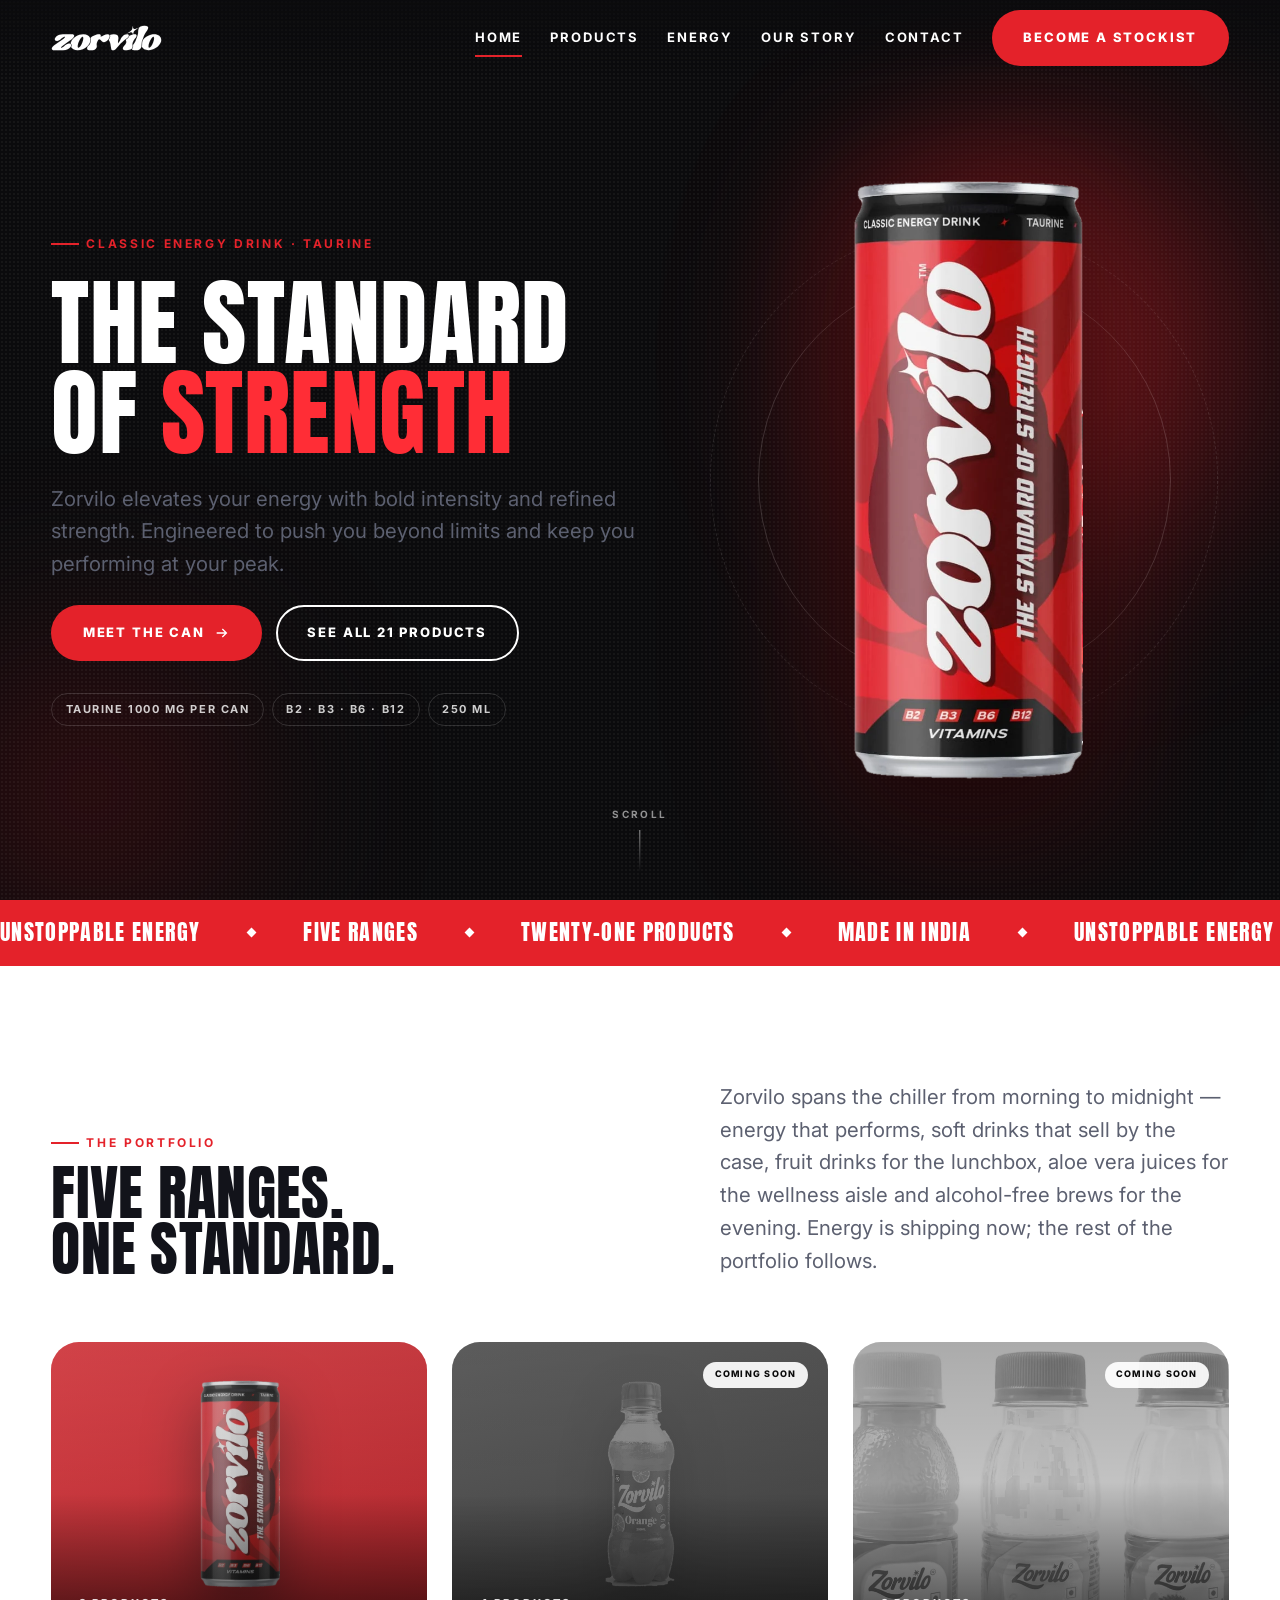
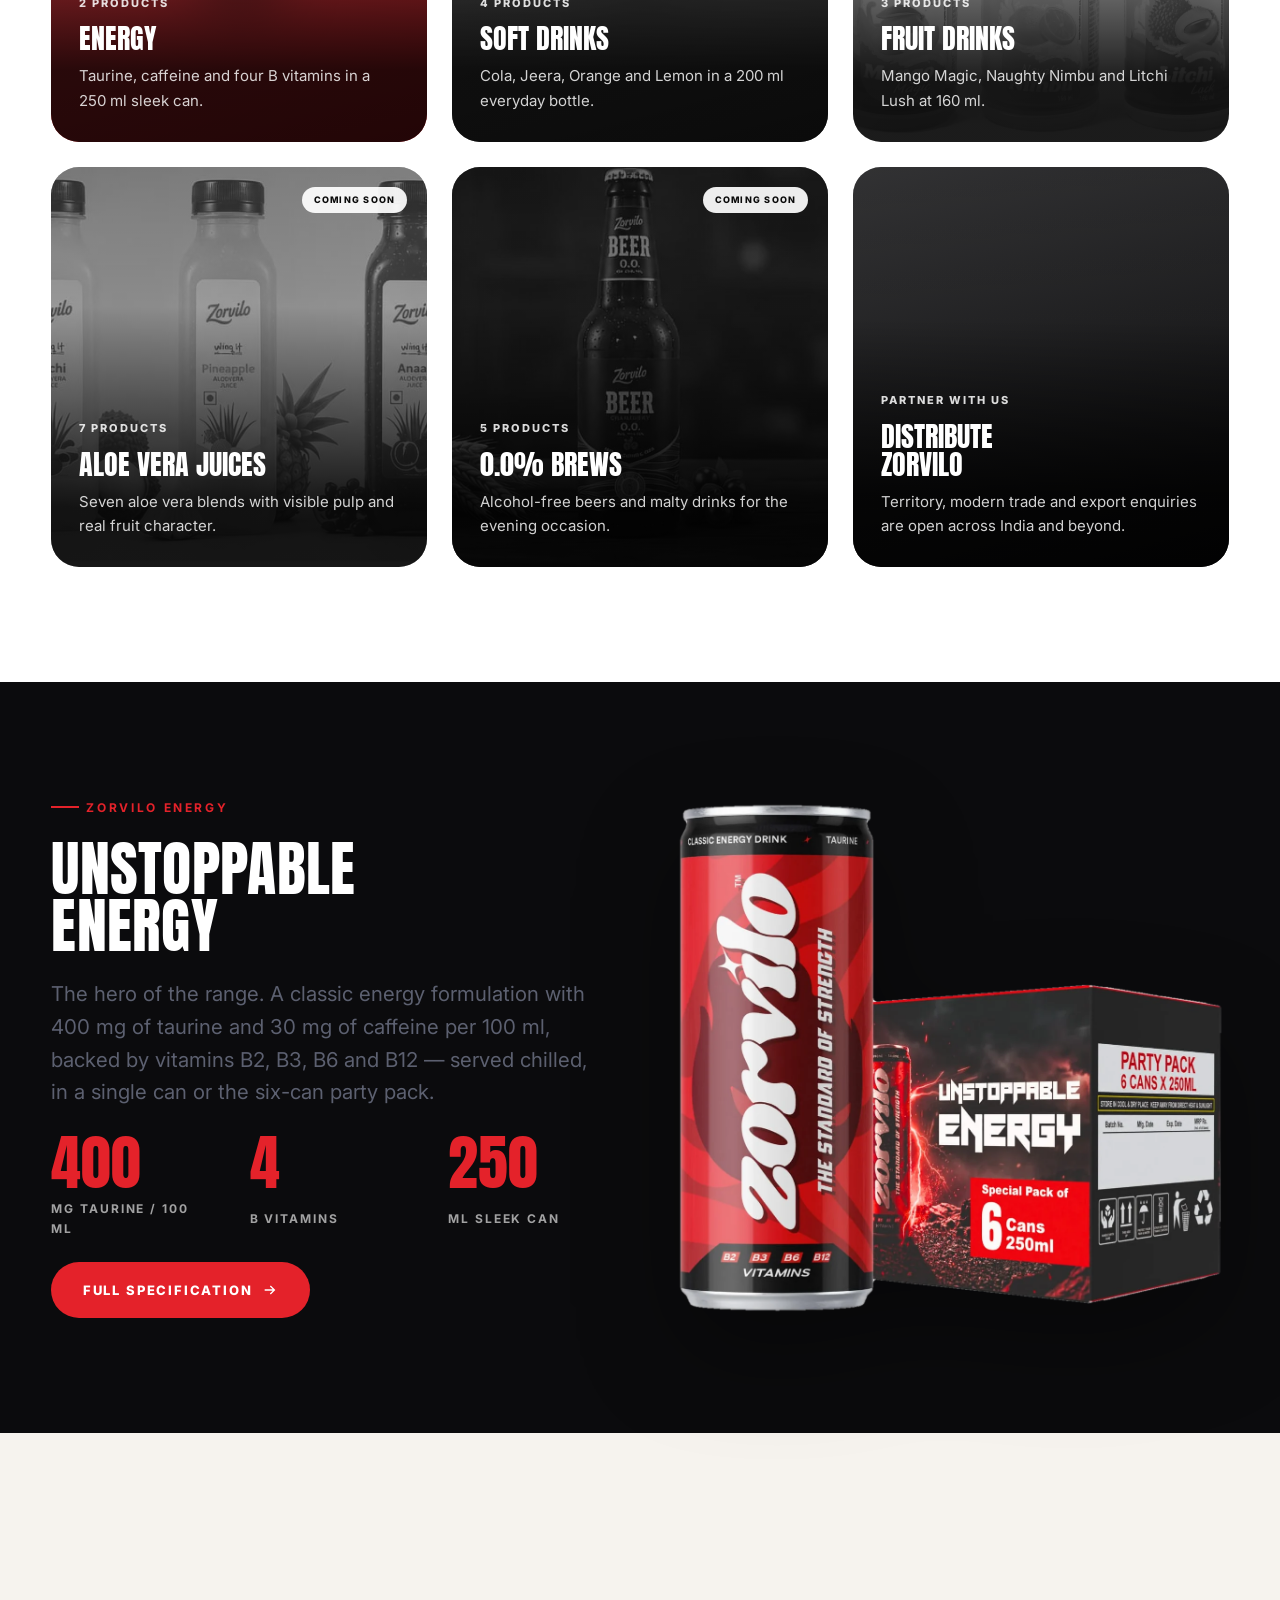
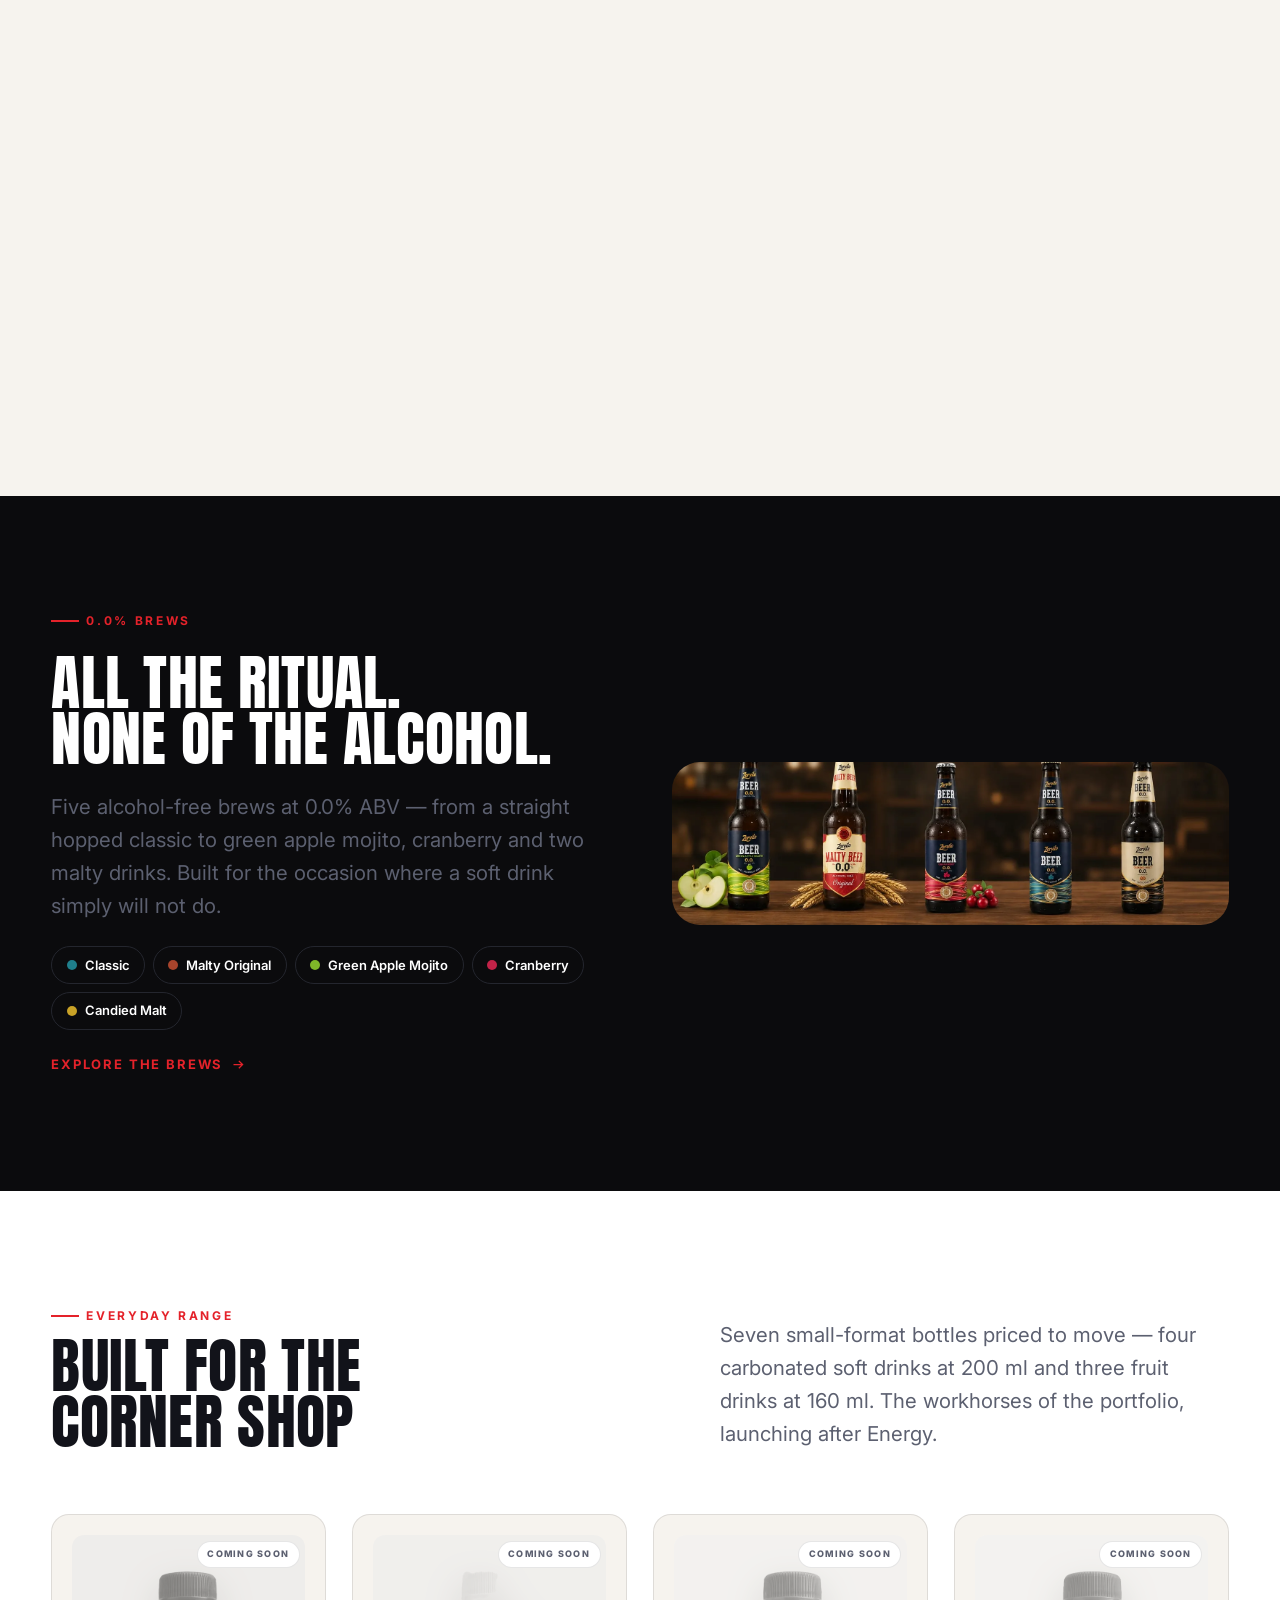
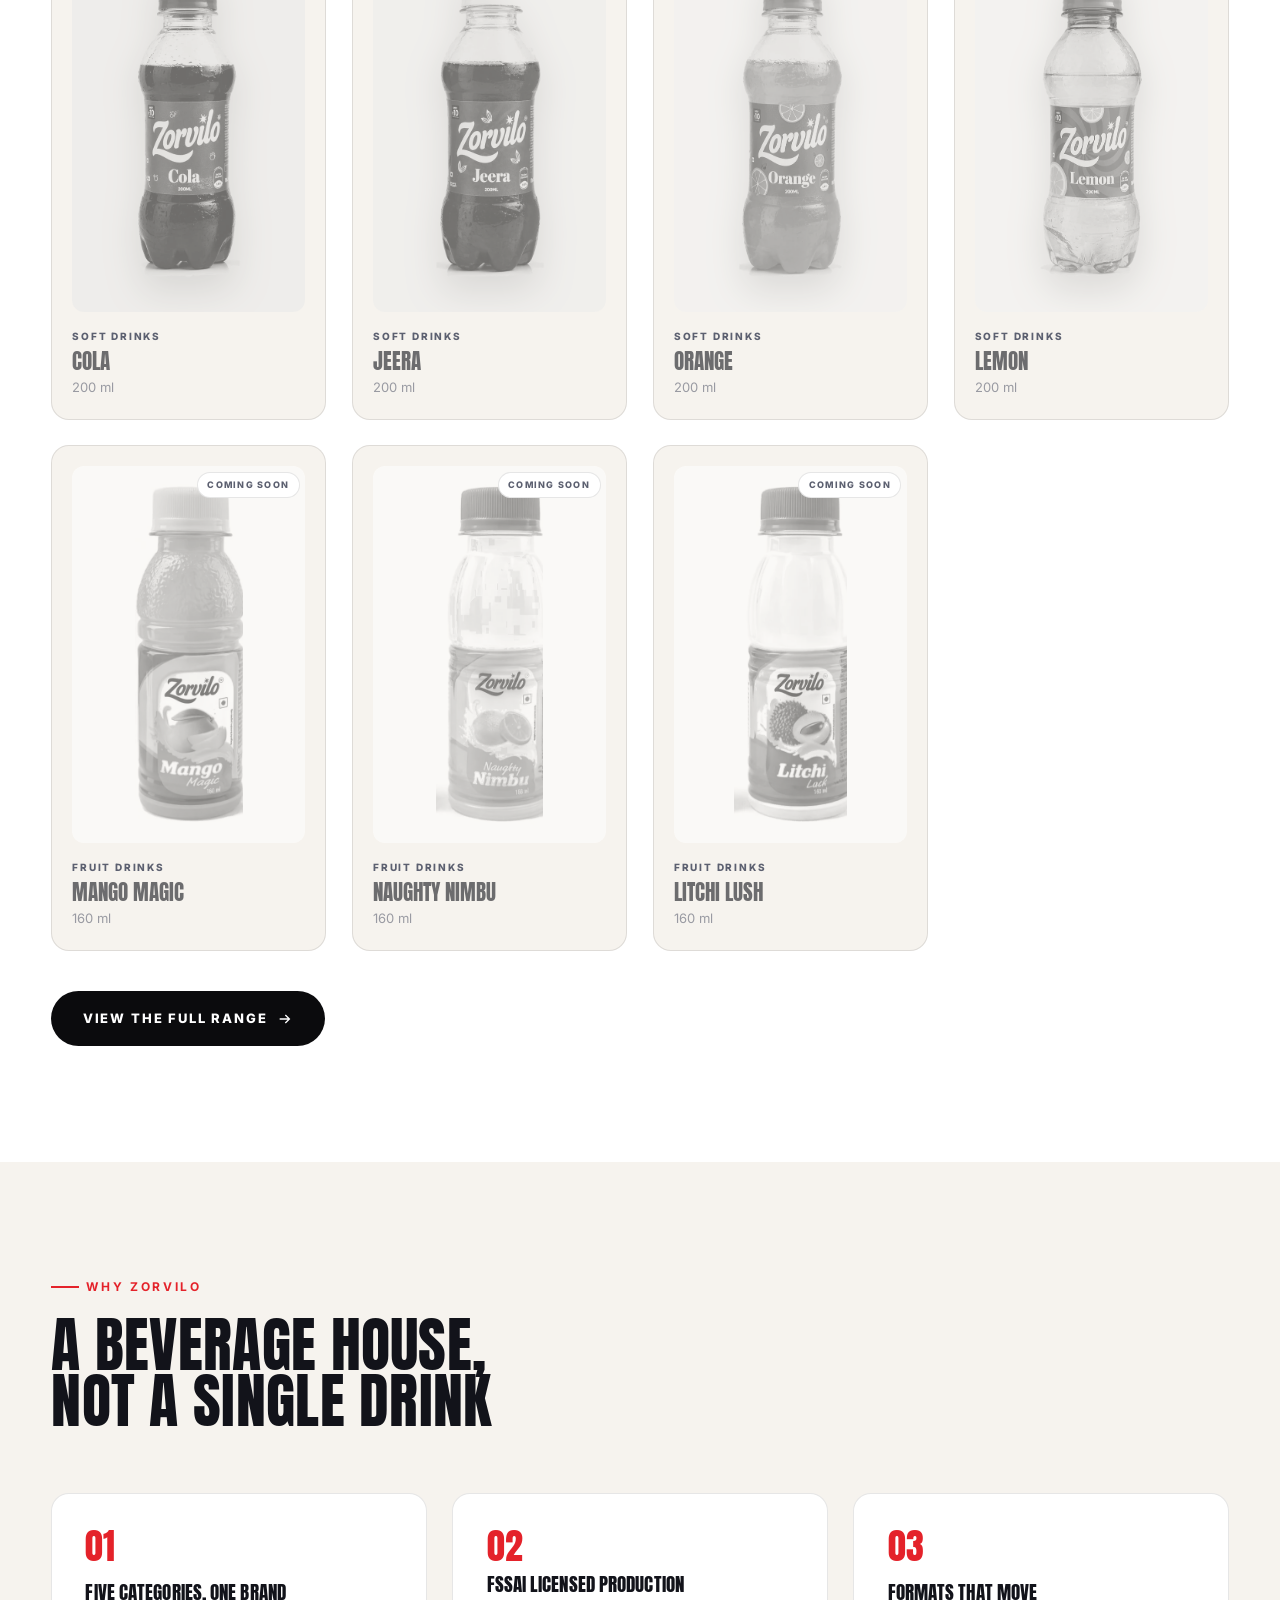
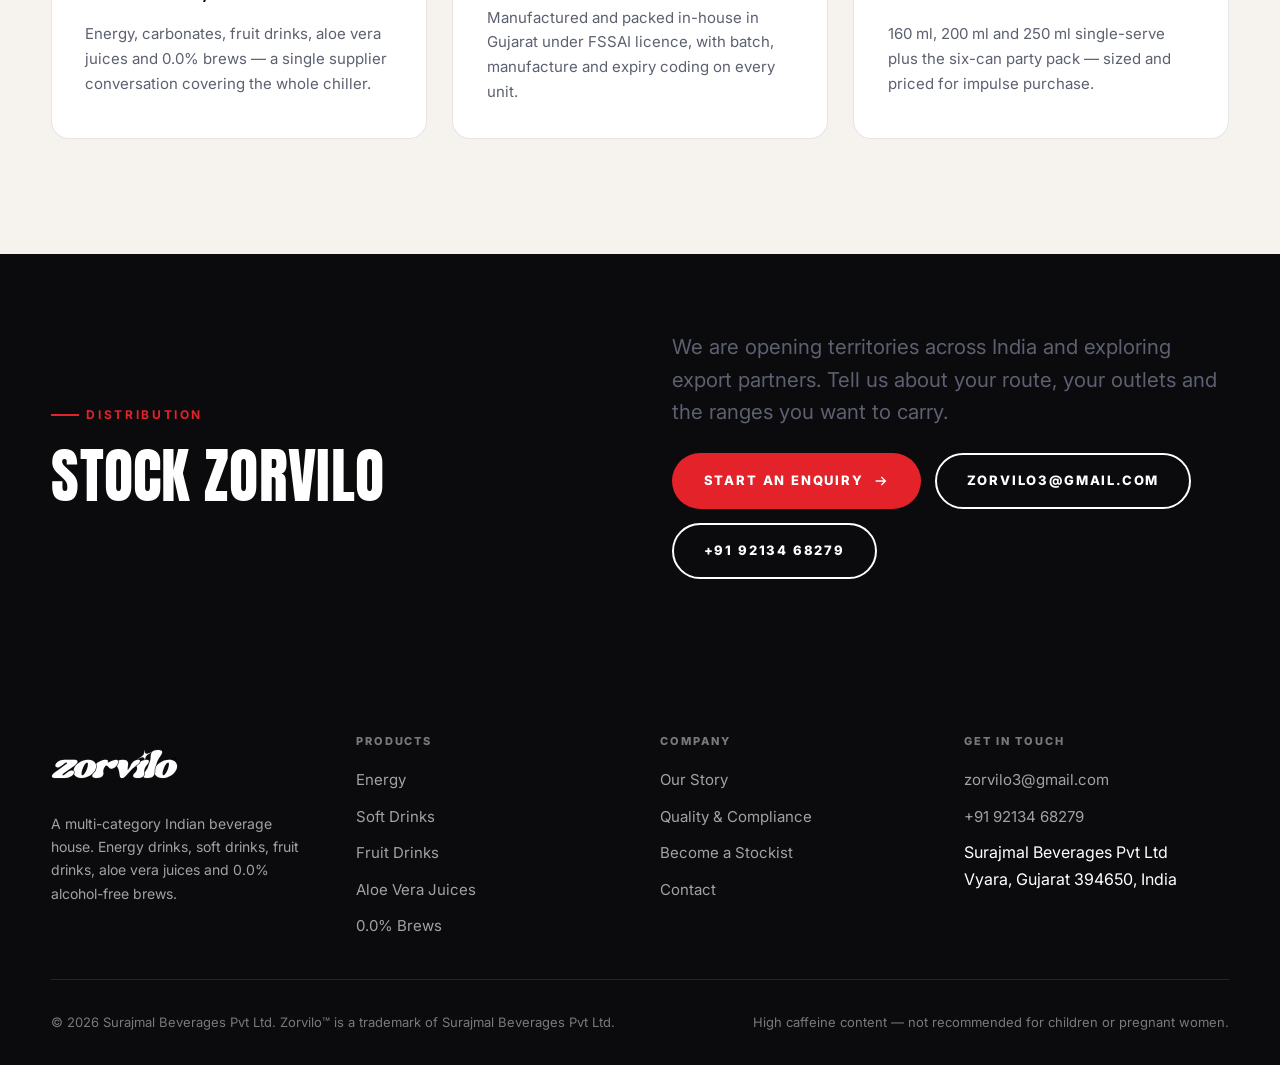
==== commit b6f0755c: "Use the supplied logo artwork and gate the unlaunched ranges The Zorvilo wordmark now comes from the" ====
--- a/website/index.html
+++ b/website/index.html
@@ -10,7 +10,7 @@
 <meta property="og:description" content="Energy drinks, soft drinks, fruit drinks, aloe vera juices and 0.0% brews from Zorvilo.">
 <meta property="og:image" content="assets/img/can-front.webp">
 <meta property="og:type" content="website">
-<link rel="icon" href="assets/img/favicon.svg" type="image/svg+xml">
+<link rel="icon" href="assets/img/favicon.png" type="image/png">
 <link rel="preconnect" href="https://fonts.googleapis.com">
 <link rel="preconnect" href="https://fonts.gstatic.com" crossorigin>
 <link href="https://fonts.googleapis.com/css2?family=Anton&family=Inter:wght@400;500;600;700;800&display=swap" rel="stylesheet">
@@ -21,7 +21,7 @@
 <header class="header">
   <div class="header__inner">
     <a class="wordmark" href="index.html" aria-label="Zorvilo home">
-      zorvilo<svg class="wordmark__star" viewBox="0 0 24 24" aria-hidden="true"><path d="M12 0l2.6 8.8L23 6.4l-6.2 5.6L23 17.6l-8.4-2.4L12 24l-2.6-8.8L1 17.6l6.2-5.6L1 6.4l8.4 2.4z"/></svg>
+      <img class="wordmark__img wordmark__img--light" src="assets/img/logo-white.svg" alt="Zorvilo" width="1187" height="280"><img class="wordmark__img wordmark__img--dark" src="assets/img/logo.svg" alt="" aria-hidden="true" width="1187" height="280">
     </a>
     <nav class="nav" aria-label="Main">
       <a class="nav__link" href="index.html" aria-current="page">Home</a>
@@ -96,7 +96,8 @@
         <p class="lede">
           Zorvilo spans the chiller from morning to midnight — energy that performs, soft drinks
           that sell by the case, fruit drinks for the lunchbox, aloe vera juices for the wellness
-          aisle and alcohol-free brews for the evening.
+          aisle and alcohol-free brews for the evening. Energy is shipping now; the rest of the
+          portfolio follows.
         </p>
       </div>
 
@@ -108,33 +109,37 @@
           <span class="range__text">Taurine, caffeine and four B vitamins in a 250 ml sleek can.</span>
         </a>
 
-        <a class="range reveal" href="products.html#soft" style="--accent:#c8202a">
+        <span class="range range--soon reveal" style="--accent:#c8202a">
+          <span class="range__soon">Coming soon</span>
           <span class="range__media"><img src="assets/img/soft-orange.webp" alt="" loading="lazy"></span>
           <span class="range__count">4 products</span>
           <span class="range__title">Soft Drinks</span>
           <span class="range__text">Cola, Jeera, Orange and Lemon in a 200 ml everyday bottle.</span>
-        </a>
-
-        <a class="range range--photo reveal" href="products.html#fruit" style="--accent:#f2c574">
+        </span>
+
+        <span class="range range--photo range--soon reveal" style="--accent:#f2c574">
+          <span class="range__soon">Coming soon</span>
           <span class="range__media"><img src="assets/img/lineup-fruit.webp" alt="" loading="lazy"></span>
           <span class="range__count">3 products</span>
           <span class="range__title">Fruit Drinks</span>
           <span class="range__text">Mango Magic, Naughty Nimbu and Litchi Lush at 160 ml.</span>
-        </a>
-
-        <a class="range range--photo reveal" href="products.html#juice" style="--accent:#3f8f5b">
+        </span>
+
+        <span class="range range--photo range--soon reveal" style="--accent:#3f8f5b">
+          <span class="range__soon">Coming soon</span>
           <span class="range__media"><img src="assets/img/lineup-juices.webp" alt="" loading="lazy"></span>
           <span class="range__count">7 products</span>
           <span class="range__title">Aloe Vera Juices</span>
           <span class="range__text">Seven aloe vera blends with visible pulp and real fruit character.</span>
-        </a>
-
-        <a class="range range--photo reveal" href="products.html#beer" style="--accent:#16233f">
+        </span>
+
+        <span class="range range--photo range--soon reveal" style="--accent:#16233f">
+          <span class="range__soon">Coming soon</span>
           <span class="range__media"><img src="assets/img/lineup-beers.webp" alt="" loading="lazy"></span>
           <span class="range__count">5 products</span>
           <span class="range__title">0.0% Brews</span>
           <span class="range__text">Alcohol-free beers and malty drinks for the evening occasion.</span>
-        </a>
+        </span>
 
         <a class="range reveal" href="contact.html#enquiry" style="--accent:#0b0b0d">
           <span class="range__count">Partner with us</span>
@@ -250,7 +255,8 @@
         </div>
         <p class="lede">
           Seven small-format bottles priced to move — four carbonated soft drinks at 200&nbsp;ml
-          and three fruit drinks at 160&nbsp;ml. The workhorses of the portfolio.
+          and three fruit drinks at 160&nbsp;ml. The workhorses of the portfolio, launching after
+          Energy.
         </p>
       </div>
       <div class="grid" data-product-grid="soft,fruit"></div>
@@ -325,7 +331,7 @@
   <div class="shell">
     <div class="footer__grid">
       <div class="footer__brand">
-        <a class="wordmark" href="index.html">zorvilo<svg class="wordmark__star" viewBox="0 0 24 24" aria-hidden="true"><path d="M12 0l2.6 8.8L23 6.4l-6.2 5.6L23 17.6l-8.4-2.4L12 24l-2.6-8.8L1 17.6l6.2-5.6L1 6.4l8.4 2.4z"/></svg></a>
+        <a class="wordmark" href="index.html"><img class="wordmark__img wordmark__img--light" src="assets/img/logo-white.svg" alt="Zorvilo" width="1187" height="280"></a>
         <p>A multi-category Indian beverage house. Energy drinks, soft drinks, fruit drinks,
            aloe vera juices and 0.0% alcohol-free brews.</p>
       </div>
--- a/website/assets/css/style.css
+++ b/website/assets/css/style.css
@@ -205,27 +205,27 @@
   gap: 2rem;
 }
 
+/* The supplied artwork is a single-colour wordmark, so both colourways ship as
+   separate SVGs and the header swaps them as its background flips from the dark
+   hero to the white stuck bar. */
 .wordmark {
   display: inline-flex;
   align-items: center;
-  gap: 0.3rem;
-  font-family: var(--font-display);
-  font-size: 1.6rem;
-  letter-spacing: 0.01em;
-  text-transform: lowercase;
-  transform: skewX(-9deg);
-  white-space: nowrap;
-}
-
-.wordmark span { color: var(--red); }
-.header.is-stuck .wordmark span { color: var(--red); }
-
-.wordmark__star {
-  width: 0.62em;
-  height: 0.62em;
-  transform: translateY(-0.32em) skewX(9deg);
-  fill: var(--red);
-}
+  line-height: 0;
+}
+
+.wordmark__img {
+  display: block;
+  height: 26px;
+  width: auto;
+}
+
+.wordmark__img--dark { display: none; }
+
+.header.is-stuck .wordmark__img--light { display: none; }
+.header.is-stuck .wordmark__img--dark { display: block; }
+
+.footer .wordmark__img { height: 30px; }
 
 .nav {
   margin-left: auto;
@@ -589,6 +589,28 @@
 
 .range:hover { transform: translateY(-6px); box-shadow: var(--shadow-lg); }
 
+/* Ranges that have not launched: greyed and inert, still shown so the client
+   can see the full portfolio. */
+.range--soon { cursor: default; filter: grayscale(1); }
+.range--soon:hover { transform: none; box-shadow: none; }
+.range--soon .range__media { opacity: 0.5; }
+.range--soon:hover .range__media img { transform: none; }
+
+.range__soon {
+  position: absolute;
+  top: 1.25rem;
+  right: 1.25rem;
+  z-index: 2;
+  padding: 0.35rem 0.7rem;
+  border-radius: 999px;
+  background: rgba(255, 255, 255, 0.92);
+  color: var(--ink);
+  font-size: 0.5625rem;
+  font-weight: 800;
+  letter-spacing: 0.14em;
+  text-transform: uppercase;
+}
+
 /* The shot is positioned rather than sized in flow: a percentage max-height
    will not resolve against an auto grid row, which lets the image overrun the
    card. Insets give the image box a definite size, and object-fit does the
@@ -721,6 +743,20 @@
   box-shadow: var(--shadow-md);
   border-color: transparent;
 }
+
+/* Ranges that are not on sale yet: desaturated and inert, but still legible
+   enough to show the client what is coming. */
+.product--soon {
+  cursor: default;
+  background: var(--sand);
+}
+
+.product--soon:hover { transform: none; box-shadow: none; border-color: var(--line); }
+.product--soon .product__media { filter: grayscale(1); opacity: 0.55; }
+.product--soon .product__media img { transform: none; }
+.product--soon .product__range { color: var(--text-muted); }
+.product--soon .product__name,
+.product--soon .product__size { opacity: 0.6; }
 
 .product__media {
   position: relative;
@@ -798,6 +834,12 @@
   font-weight: 800;
   letter-spacing: 0.14em;
   text-transform: uppercase;
+}
+
+.product__badge--soon {
+  background: #fff;
+  color: var(--text-muted);
+  border: 1px solid var(--line);
 }
 
 .product[hidden] { display: none; }
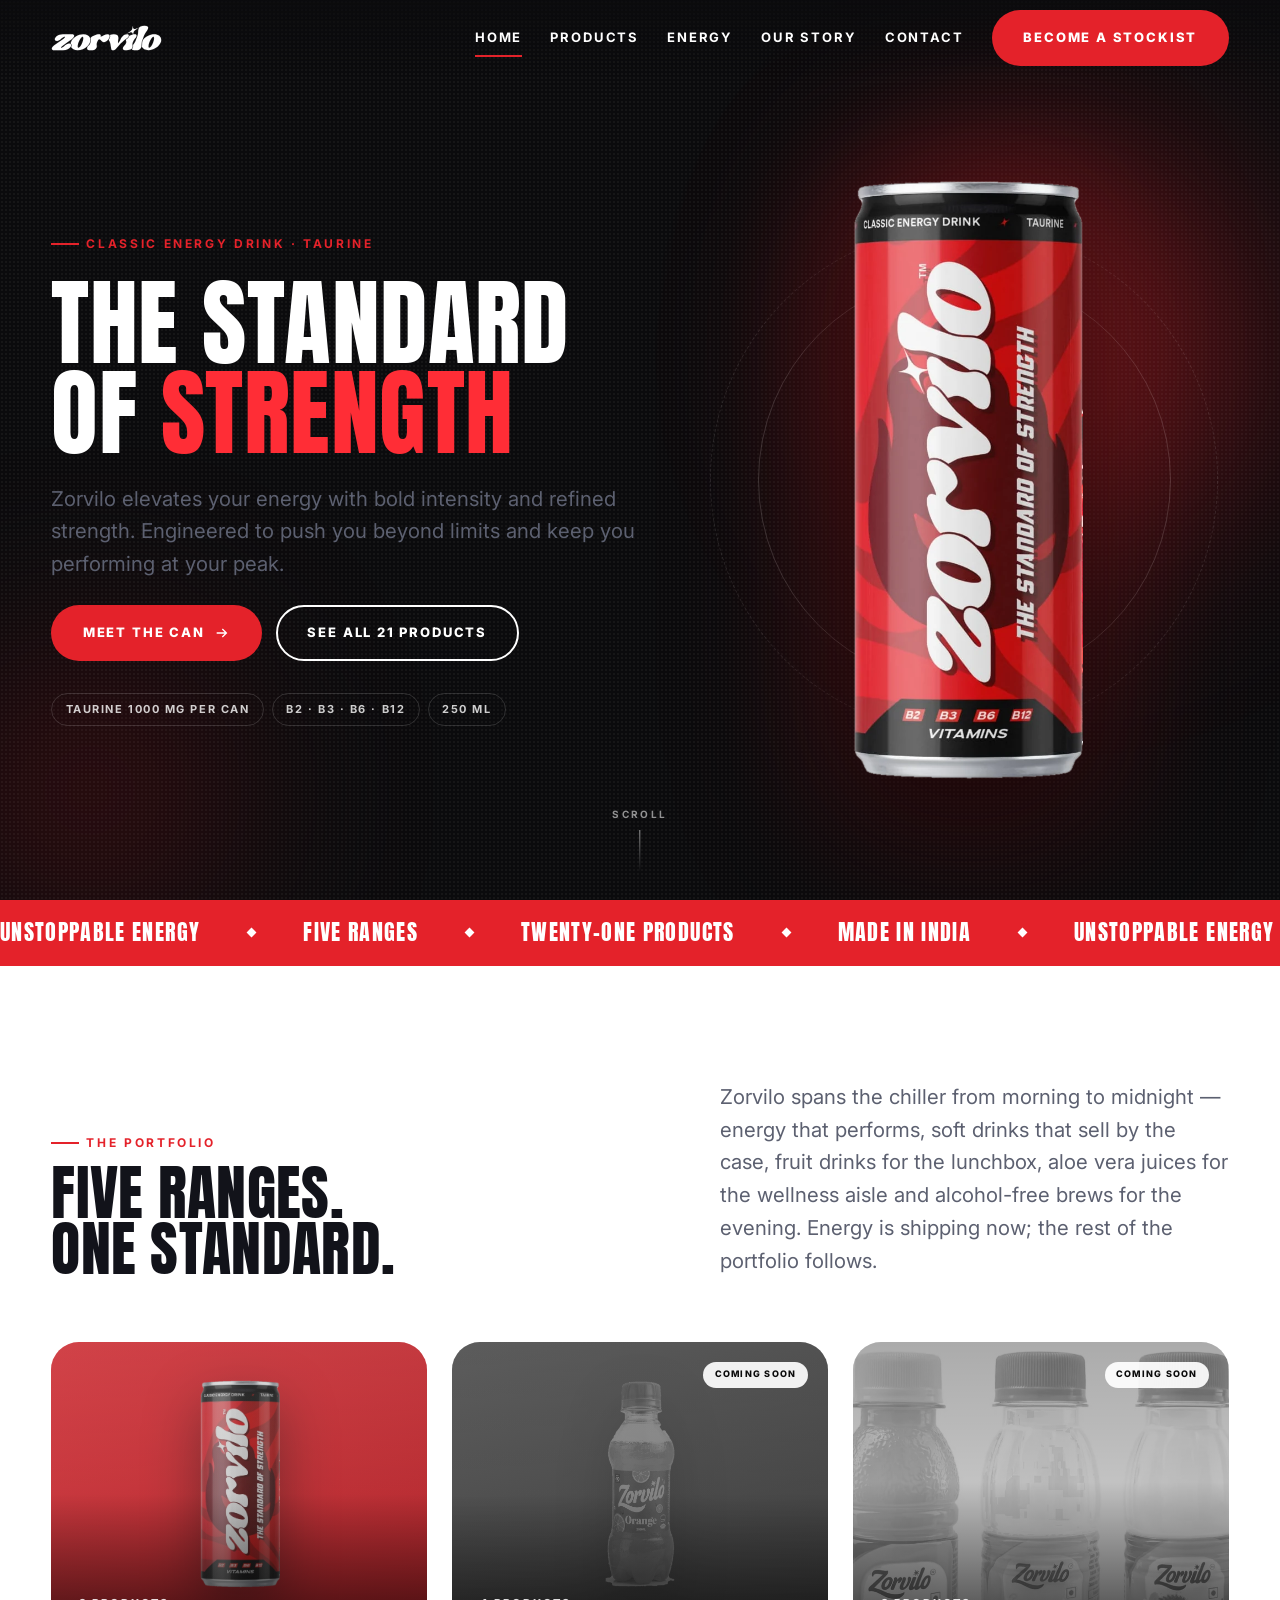
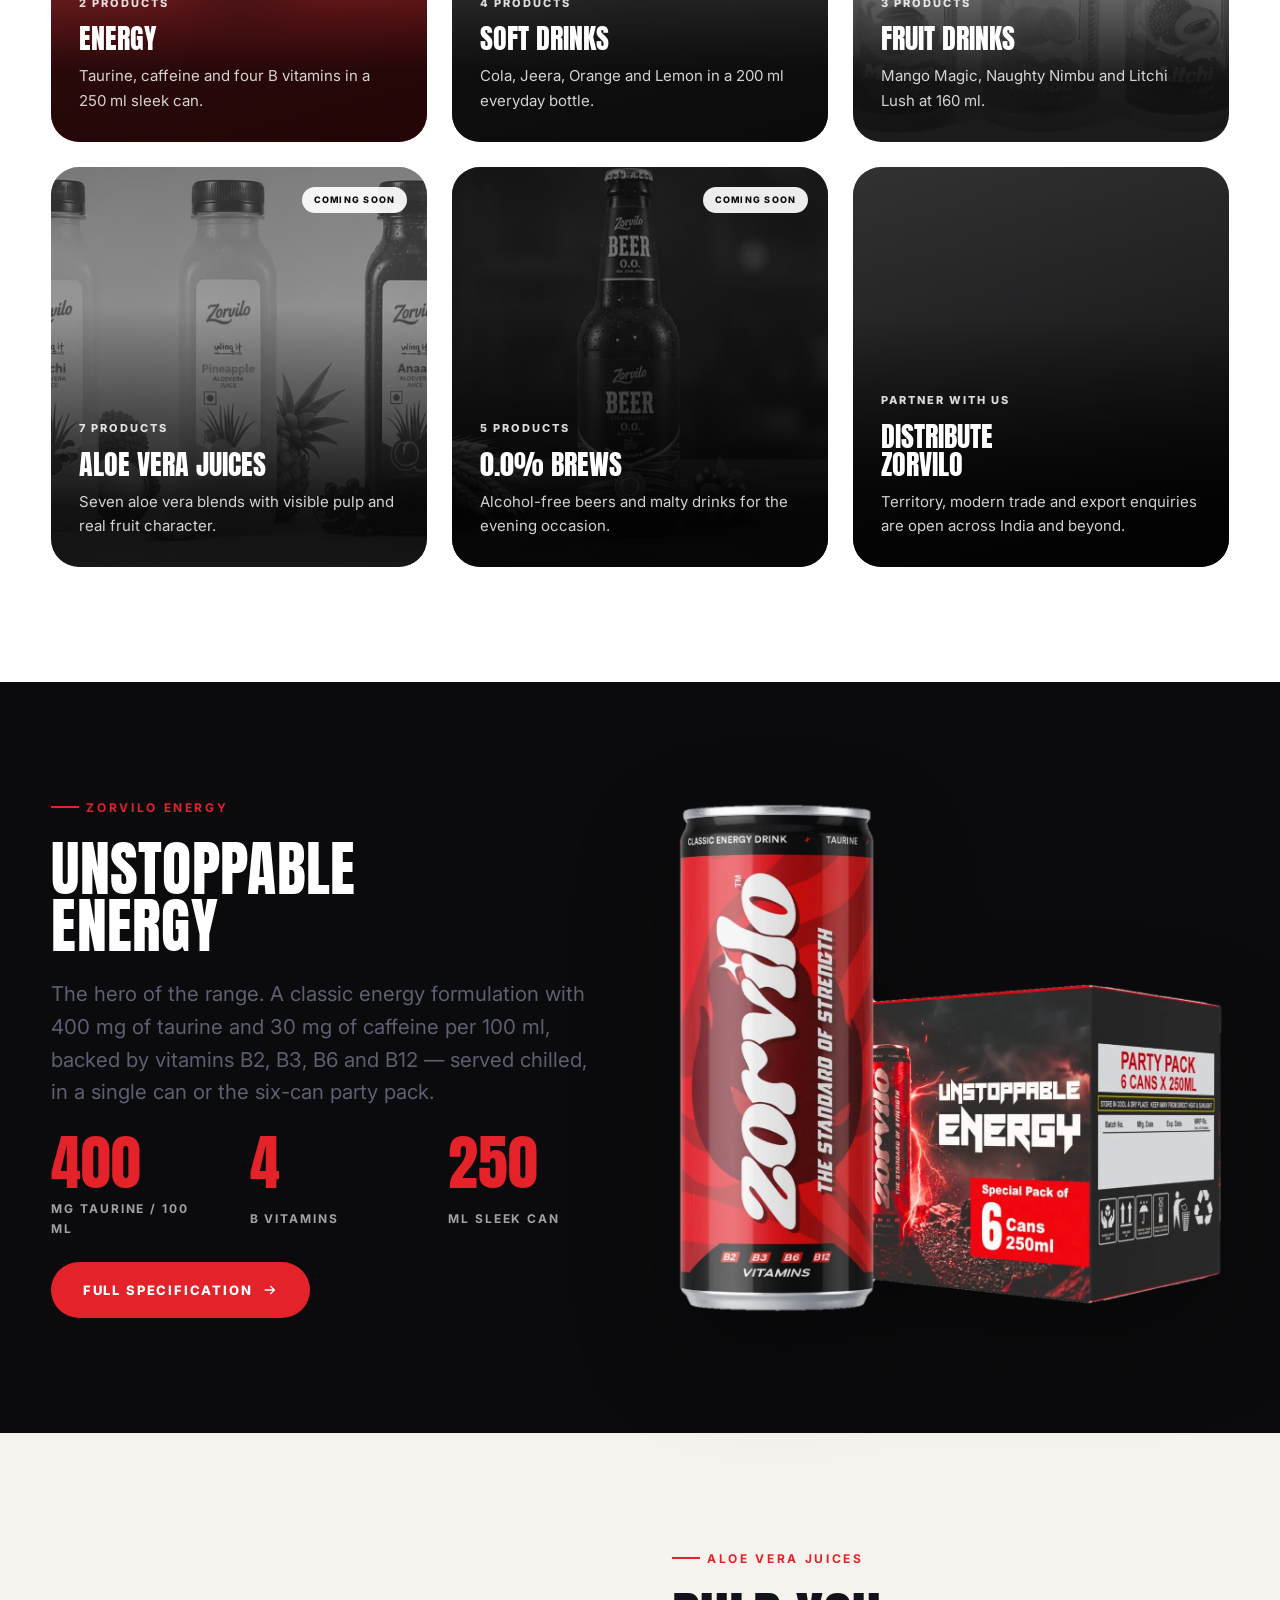
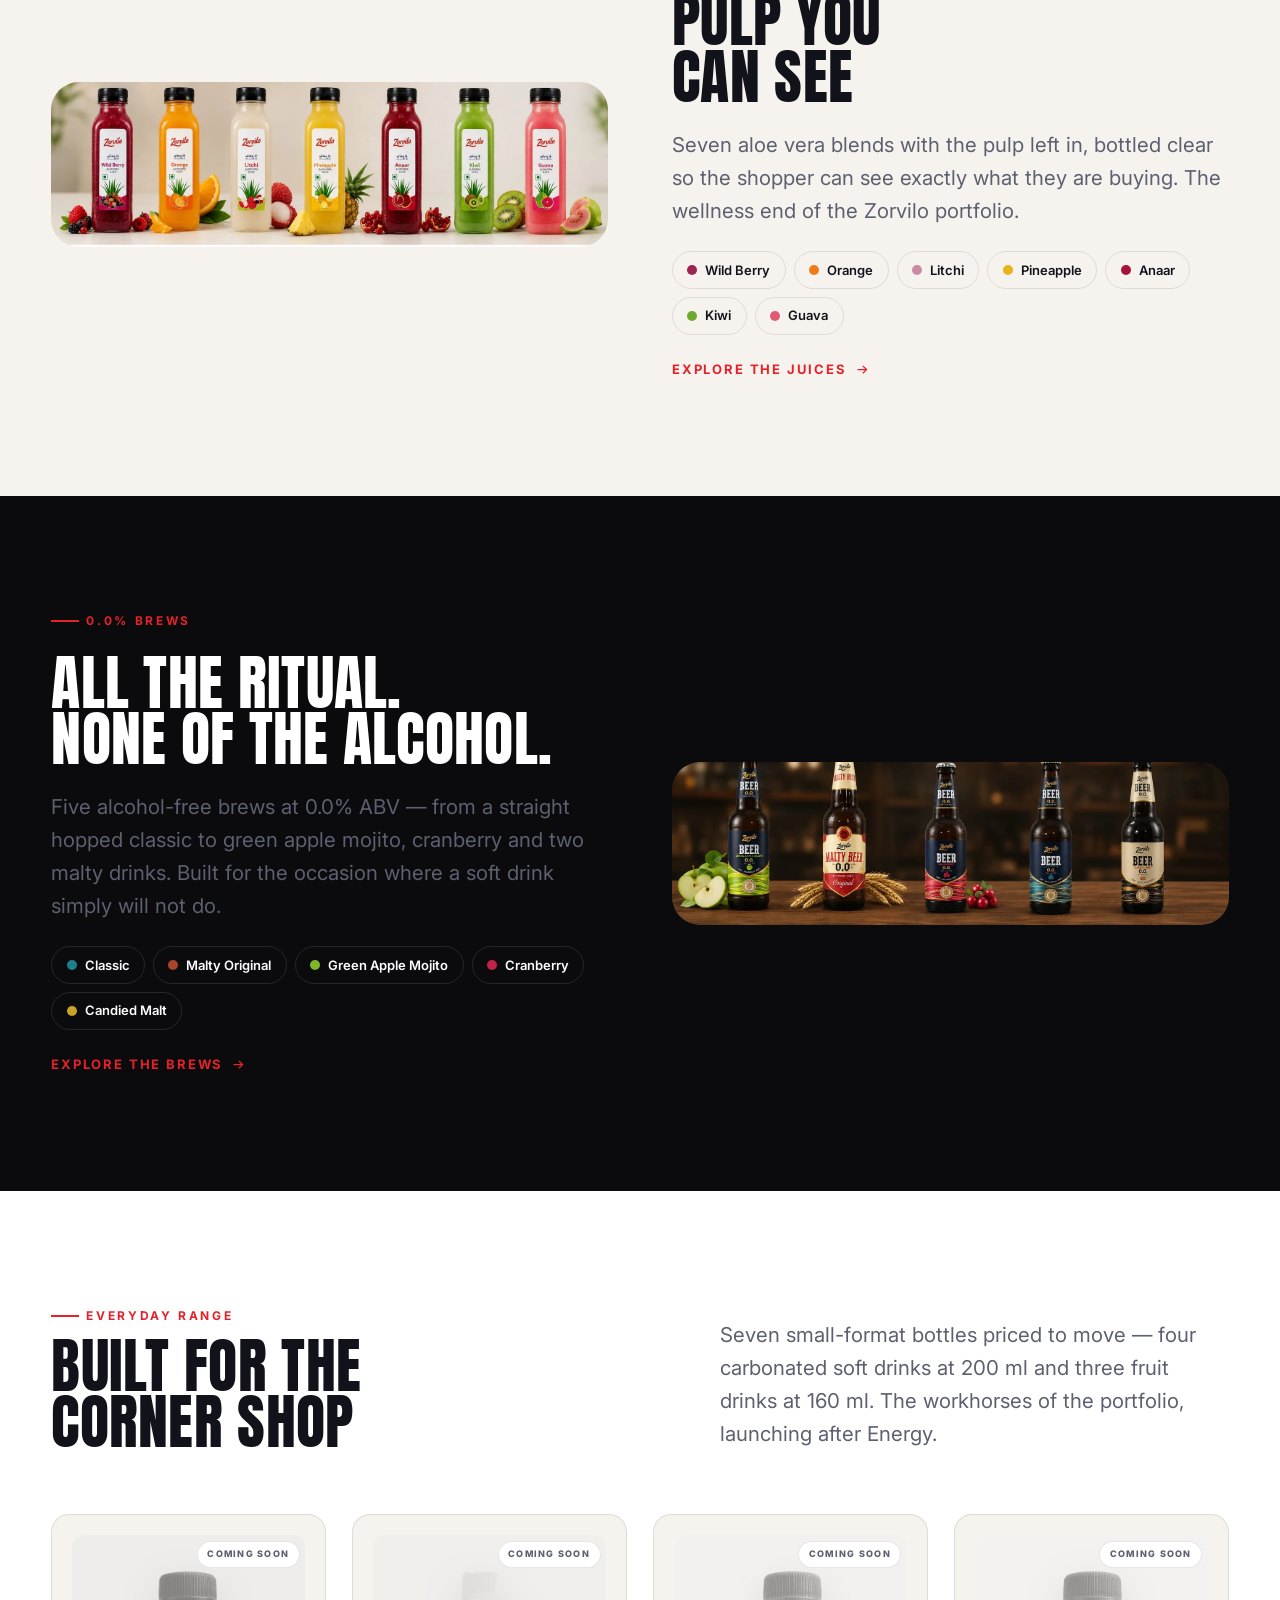
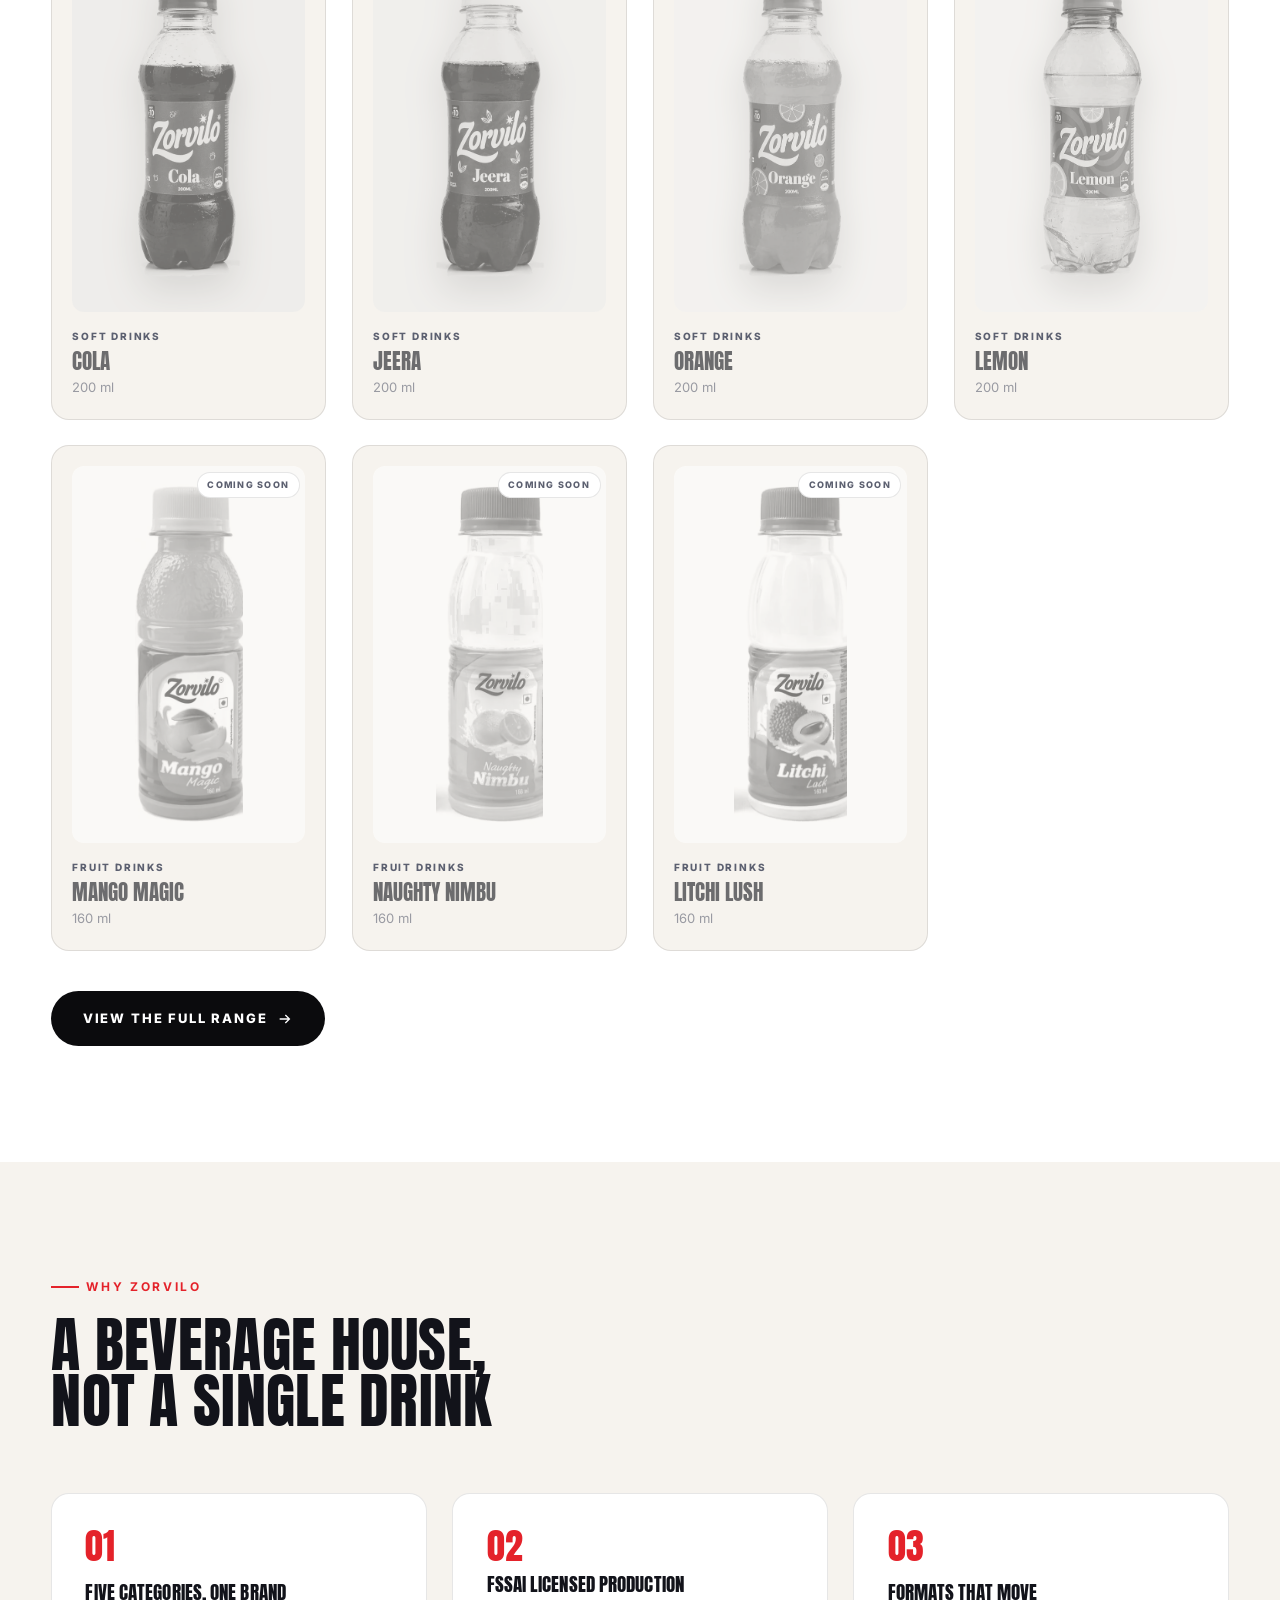
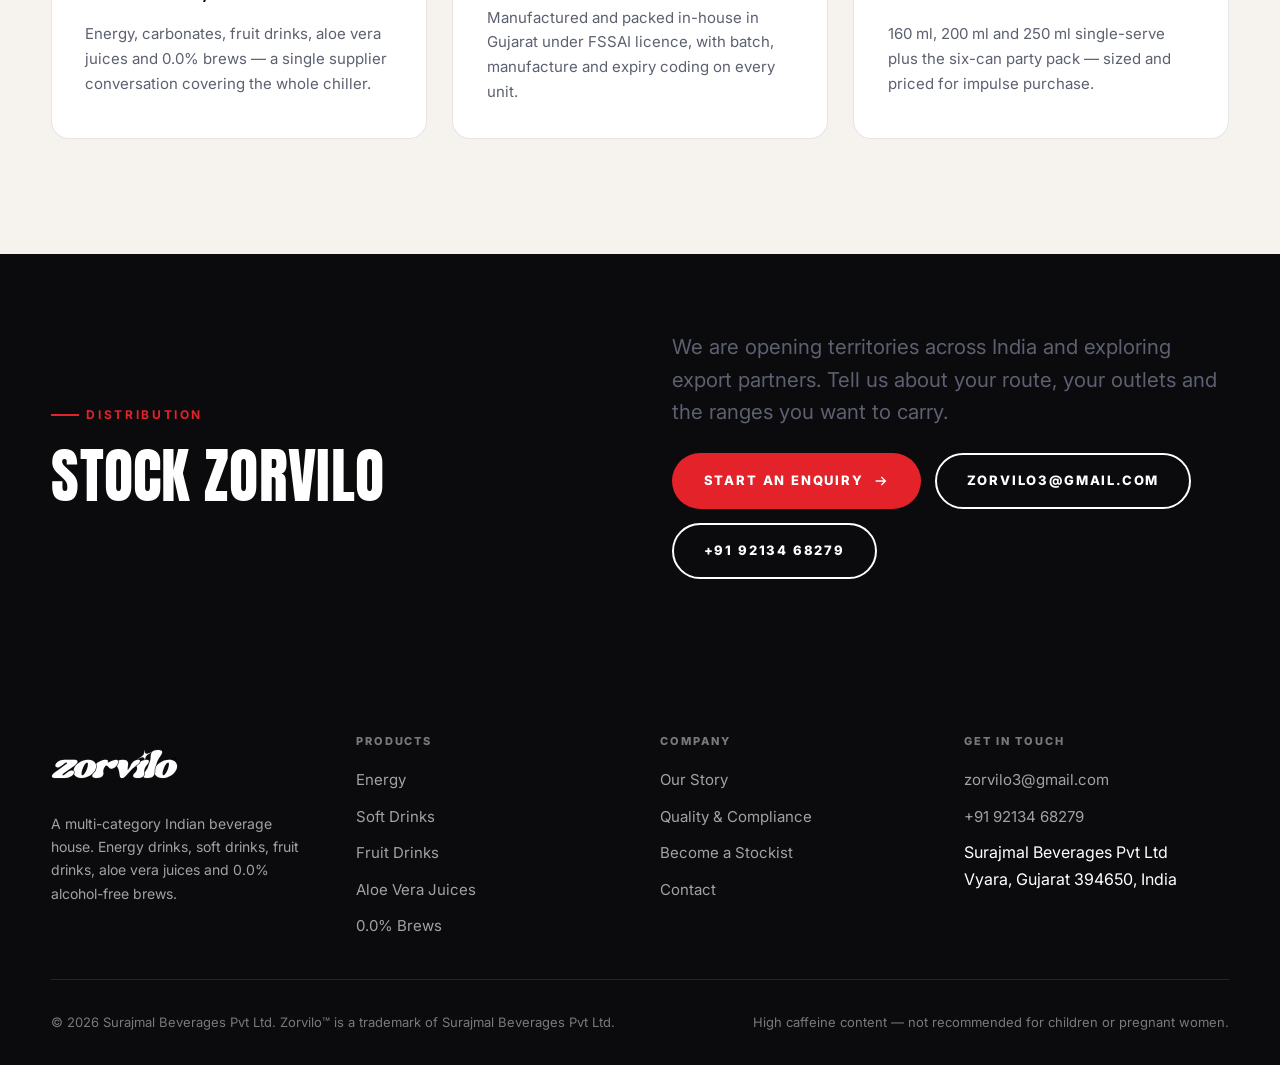
==== commit bae75fe5: "Open the site to search engines for the zorvilo.in launch Co-authored-by: Cursor <cursoragent@cursor" ====
--- a/website/index.html
+++ b/website/index.html
@@ -8,8 +8,11 @@
 <meta name="theme-color" content="#0b0b0d">
 <meta property="og:title" content="Zorvilo — The Standard of Strength">
 <meta property="og:description" content="Energy drinks, soft drinks, fruit drinks, aloe vera juices and 0.0% brews from Zorvilo.">
-<meta property="og:image" content="assets/img/can-front.webp">
+<!-- Share scrapers do not resolve relative URLs, so these two stay absolute. -->
+<meta property="og:image" content="https://zorvilo.in/assets/img/can-front.webp">
+<meta property="og:url" content="https://zorvilo.in/">
 <meta property="og:type" content="website">
+<link rel="canonical" href="https://zorvilo.in/">
 <link rel="icon" href="assets/img/favicon.png" type="image/png">
 <link rel="preconnect" href="https://fonts.googleapis.com">
 <link rel="preconnect" href="https://fonts.gstatic.com" crossorigin>
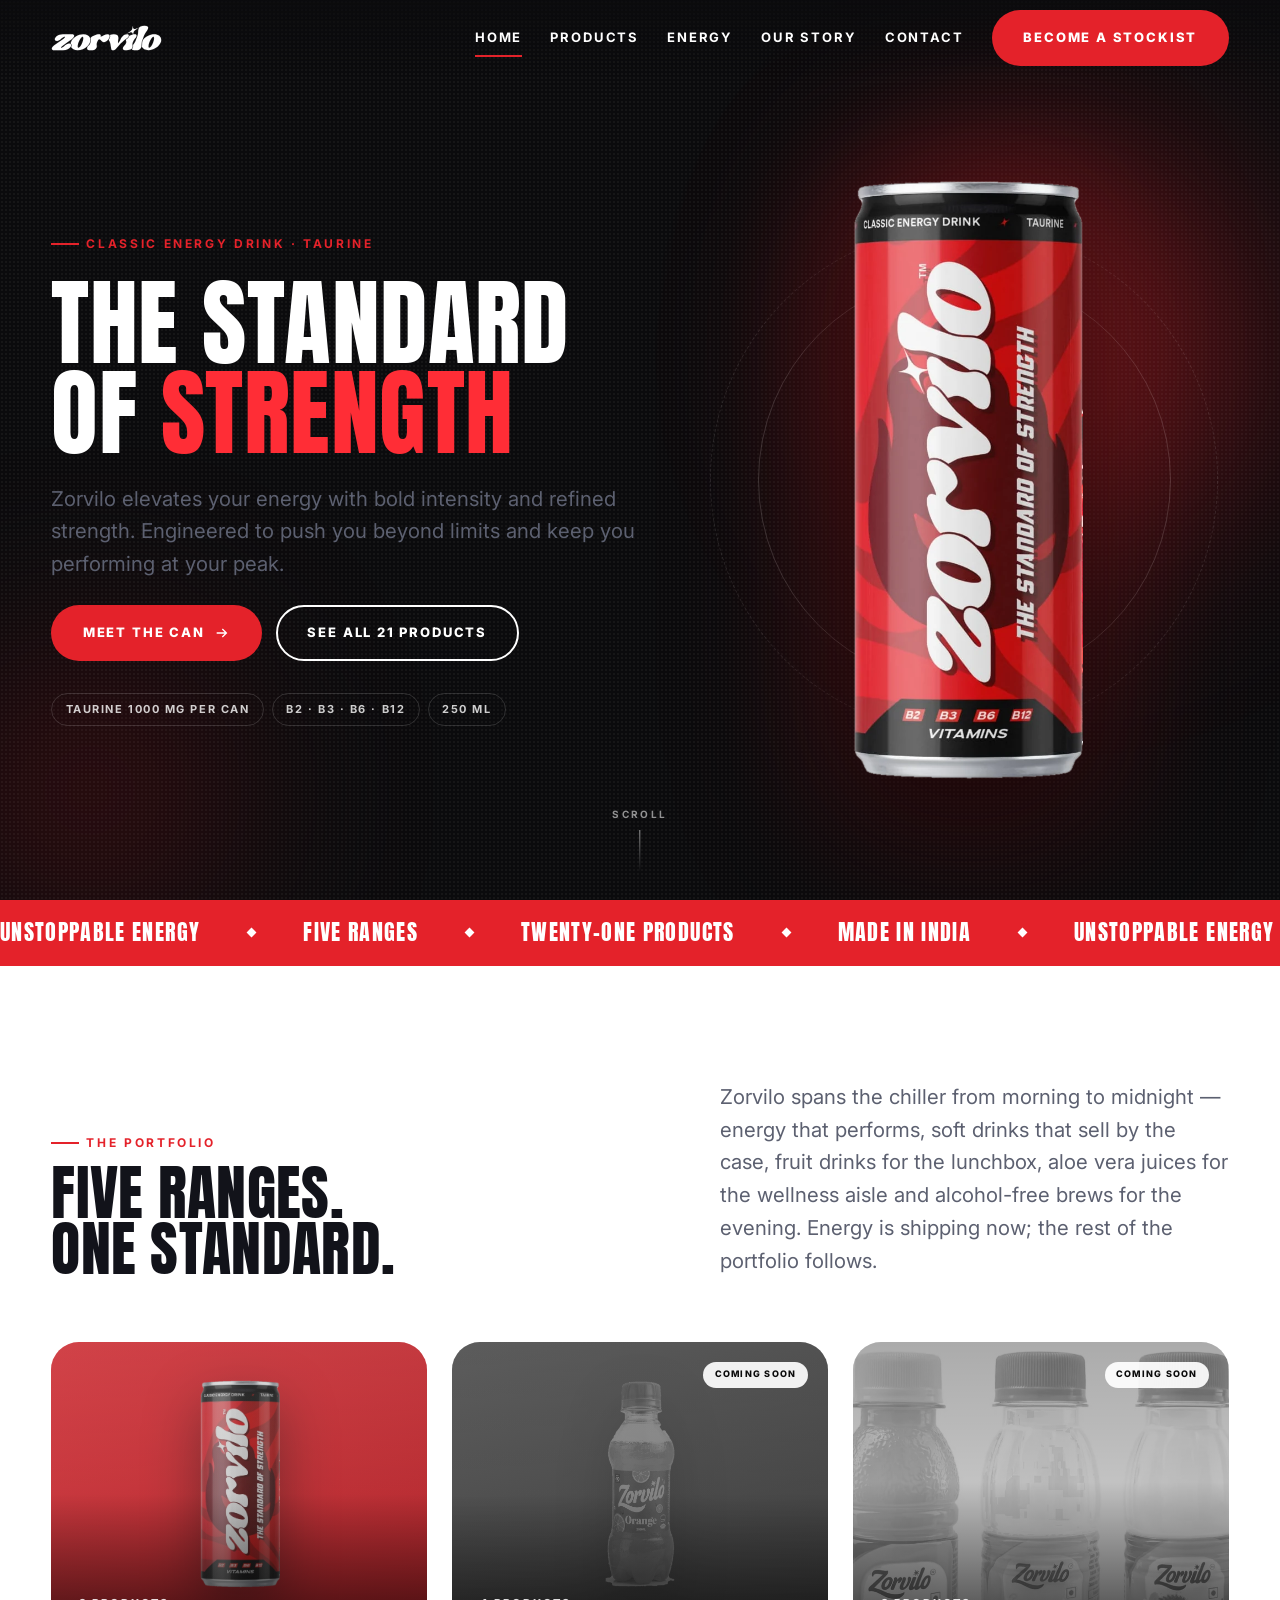
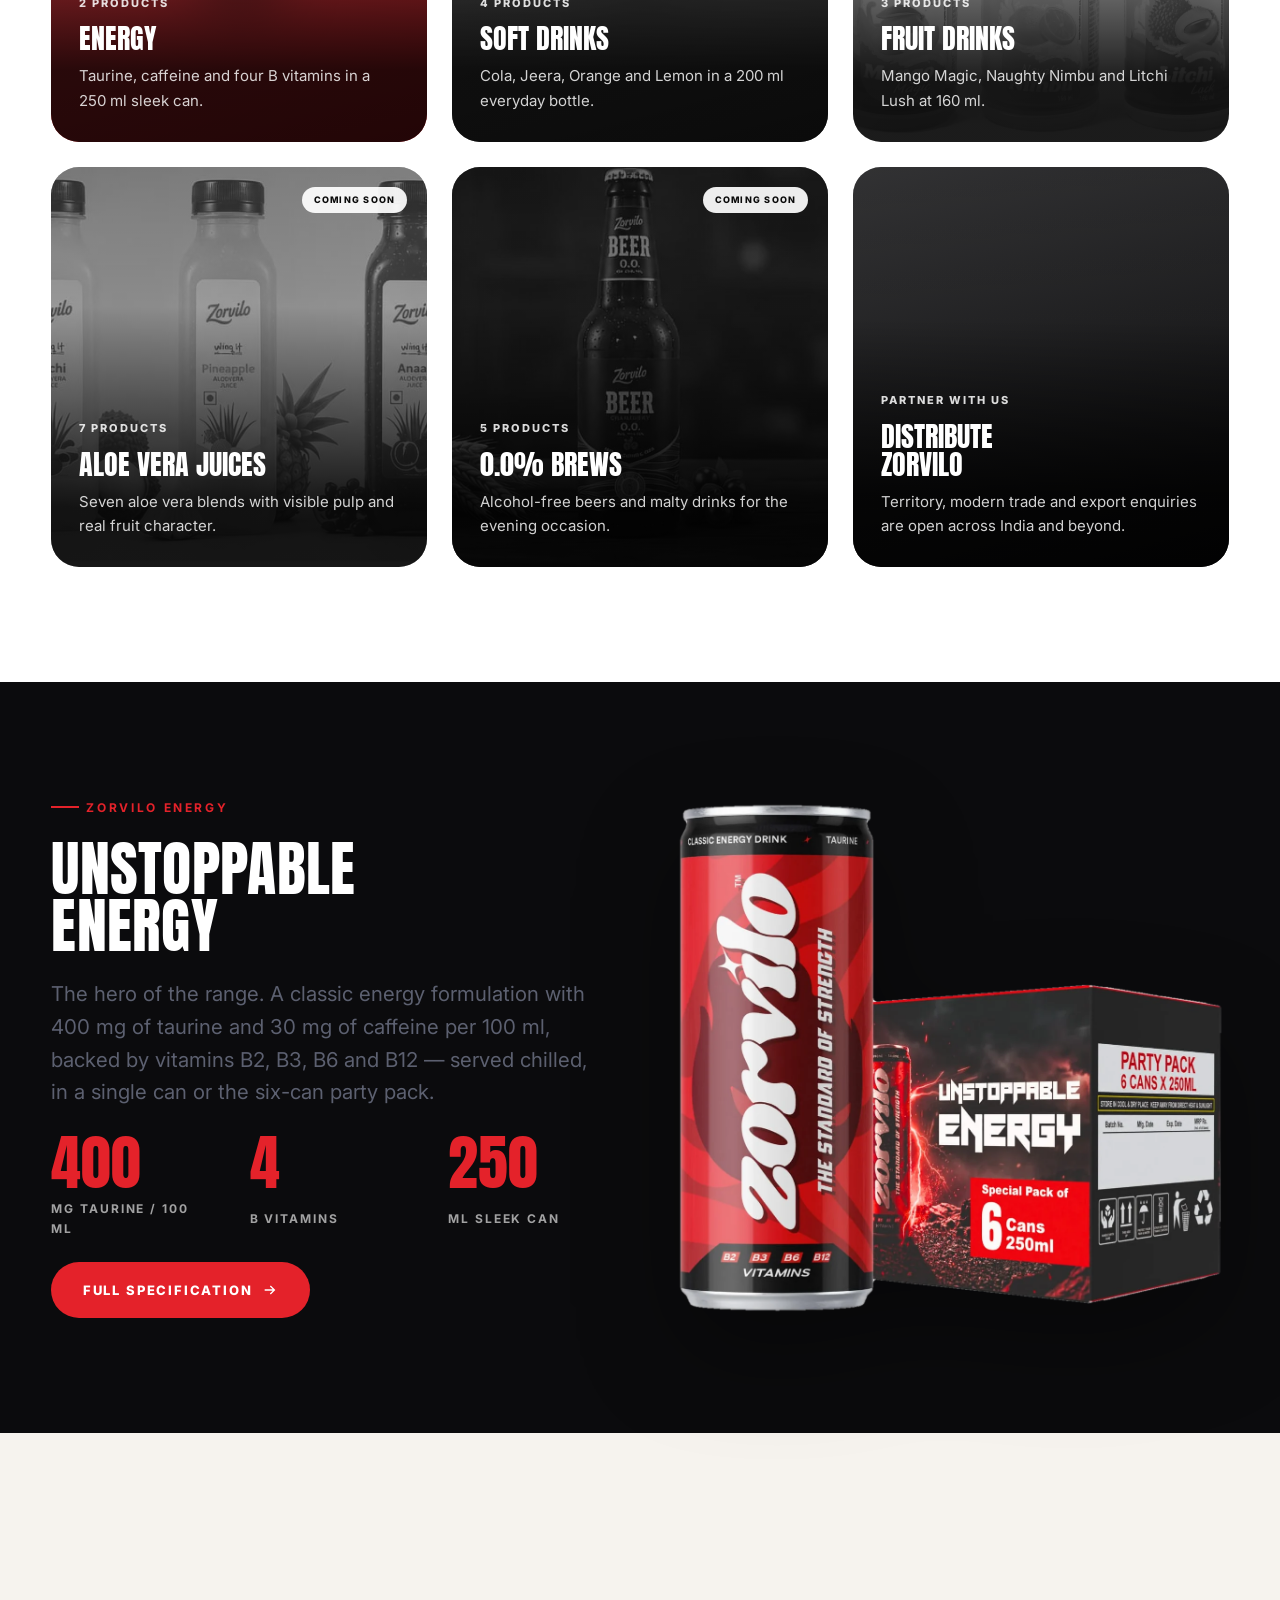
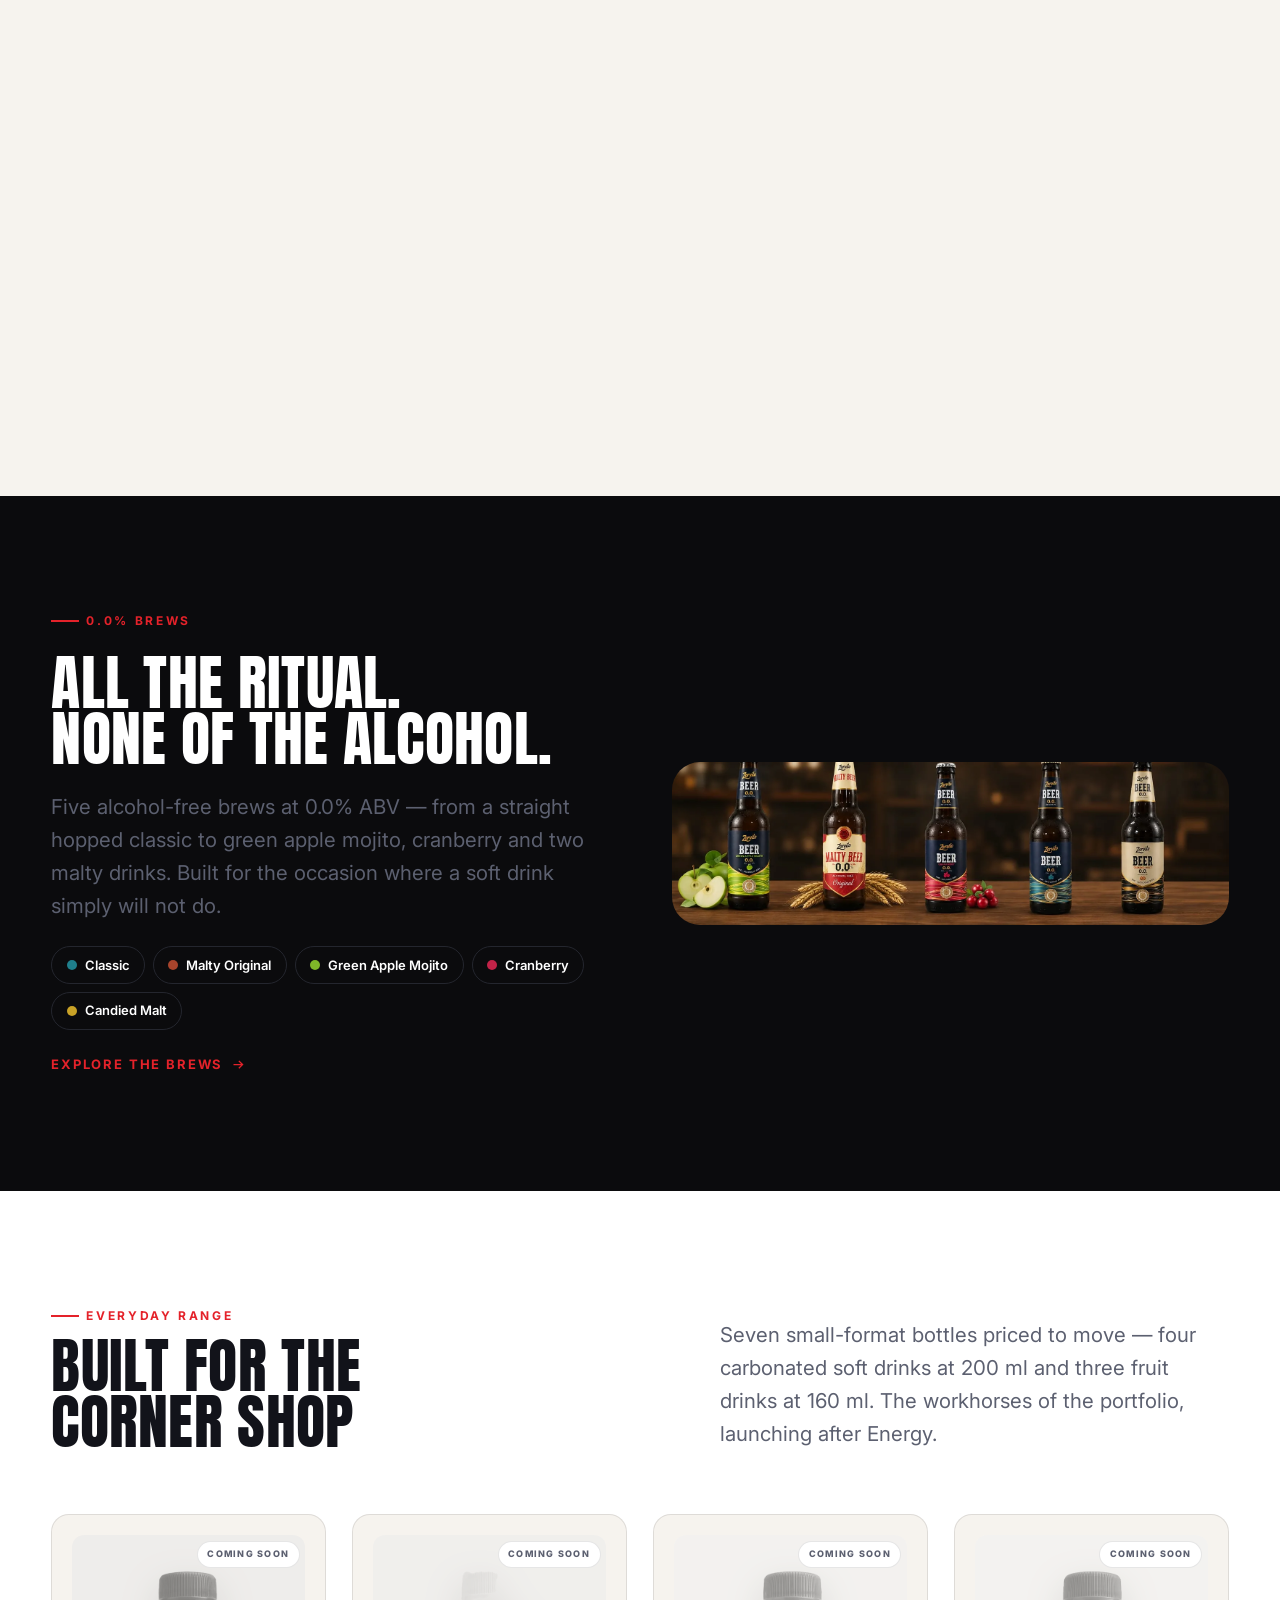
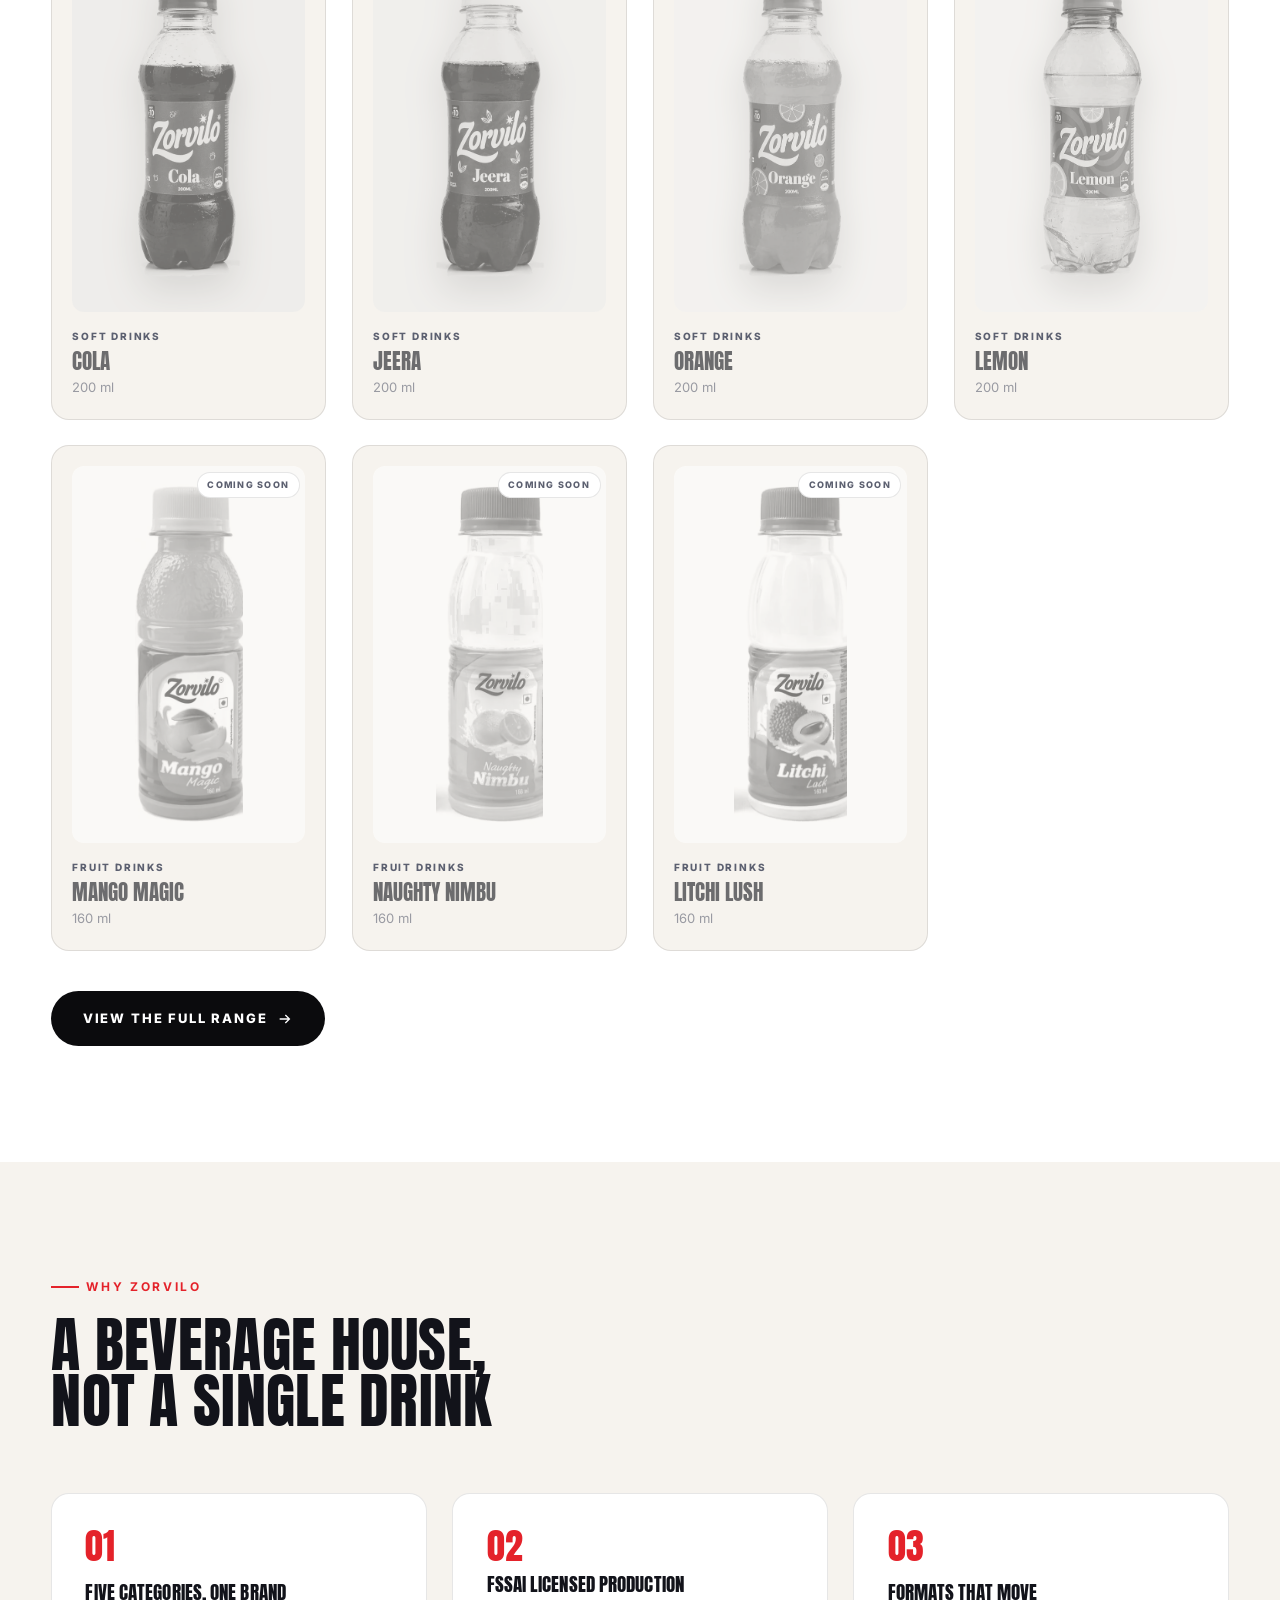
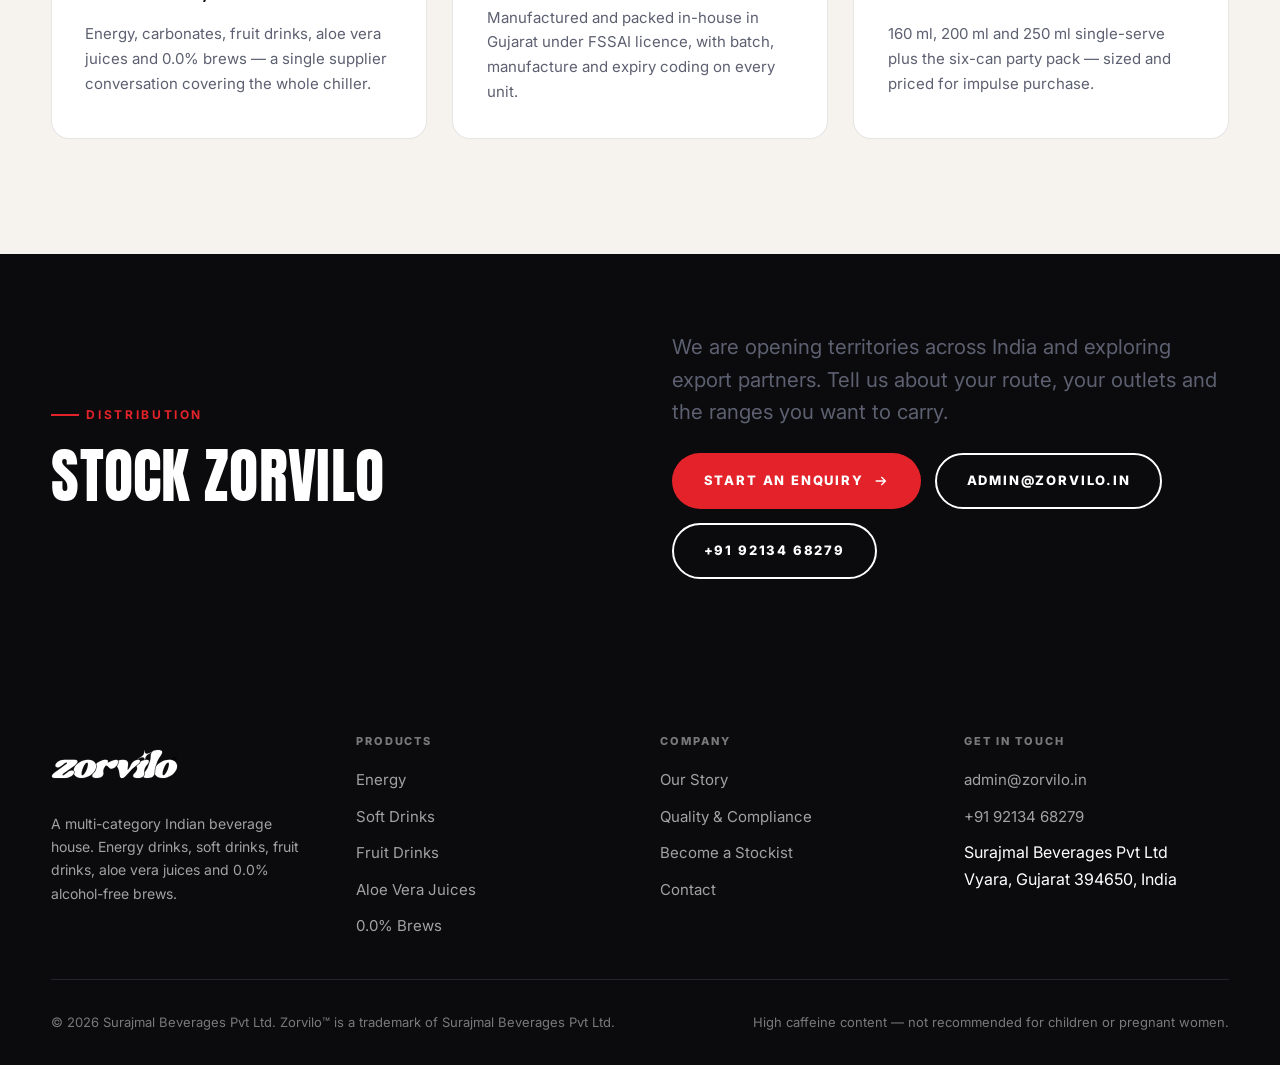
==== commit 84934a64: "Use the domain mailbox for all contact details Co-authored-by: Cursor <cursoragent@cursor.com>" ====
--- a/website/index.html
+++ b/website/index.html
@@ -320,7 +320,7 @@
               Start an enquiry
               <svg class="btn__arrow" viewBox="0 0 24 24" aria-hidden="true"><path d="M13.2 5.4 20 12l-6.8 6.6-1.4-1.4 4.2-4.2H4v-2h12l-4.2-4.2z"/></svg>
             </a>
-            <a class="btn btn--ghost" href="mailto:zorvilo3@gmail.com">zorvilo3@gmail.com</a>
+            <a class="btn btn--ghost" href="mailto:admin@zorvilo.in">admin@zorvilo.in</a>
             <a class="btn btn--ghost" href="tel:+919213468279">+91 92134 68279</a>
           </div>
         </div>
@@ -360,7 +360,7 @@
       <div>
         <h4>Get in touch</h4>
         <ul>
-          <li><a href="mailto:zorvilo3@gmail.com">zorvilo3@gmail.com</a></li>
+          <li><a href="mailto:admin@zorvilo.in">admin@zorvilo.in</a></li>
           <li><a href="tel:+919213468279">+91 92134 68279</a></li>
           <li>Surajmal Beverages Pvt Ltd<br>Vyara, Gujarat 394650, India</li>
         </ul>
